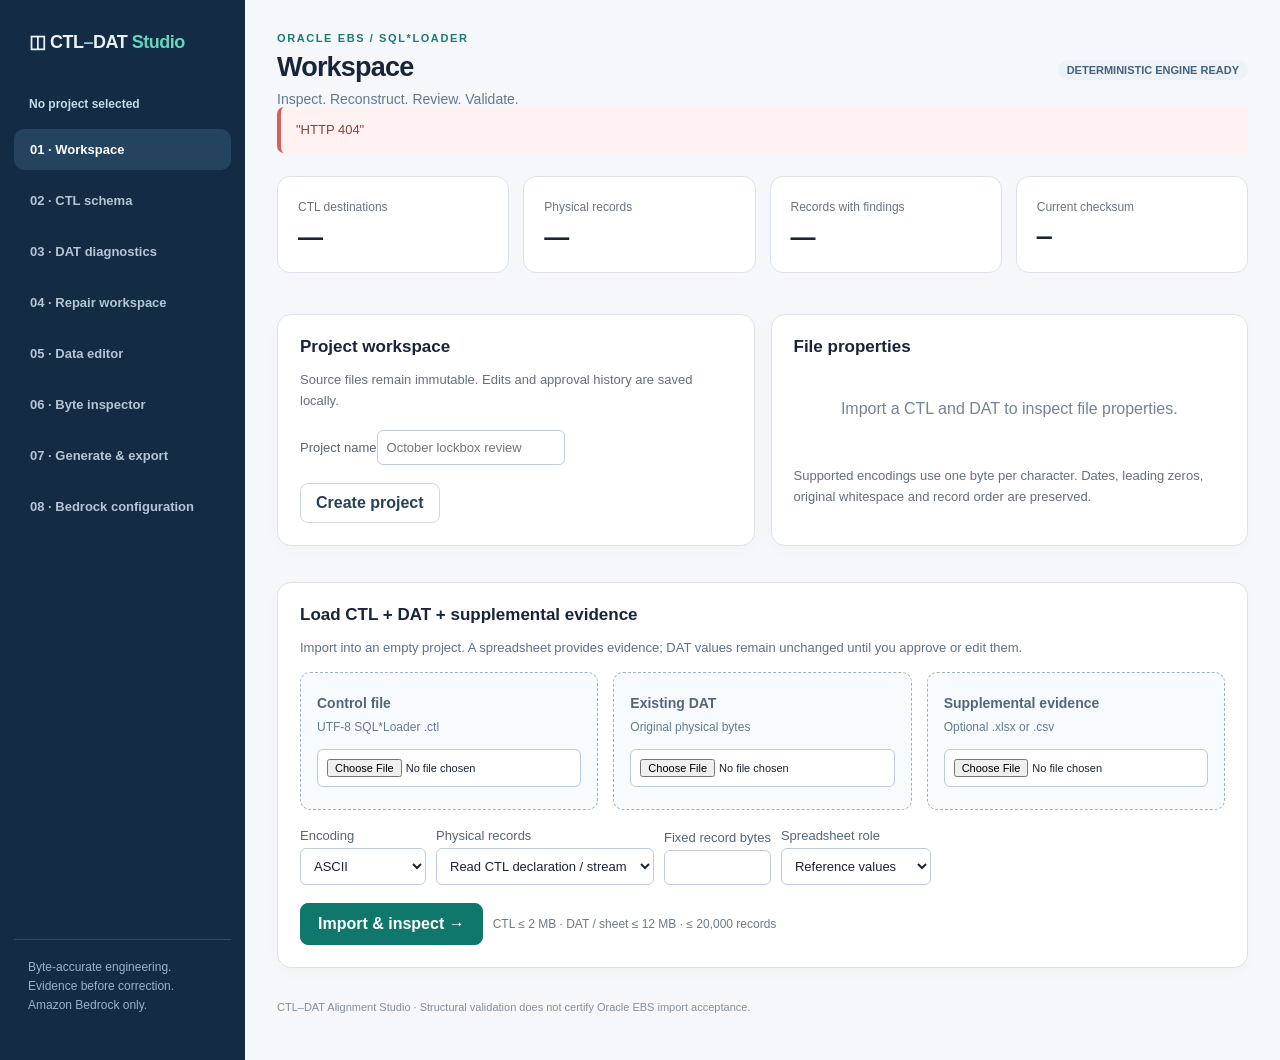
==== index.html @ 097c8ada "Build CTL-DAT Alignment Studio with Bedrock integration" ====
<!doctype html>
<html lang="en"><head><meta charset="utf-8"><meta name="viewport" content="width=device-width,initial-scale=1"><title>CTL–DAT Alignment Studio</title><link rel="stylesheet" href="/static/style.css"><script src="/static/app.js" defer></script></head>
<body><div class="shell"><aside class="sidebar"><div class="brand">◫ CTL<span>–</span>DAT <span>Studio</span></div><div class="projectName" id="projectName">No project selected</div>
<button class="nav active" data-page="workspace">01 · Workspace</button><button class="nav" data-page="schema">02 · CTL schema</button><button class="nav" data-page="diagnostics">03 · DAT diagnostics</button><button class="nav" data-page="repairs">04 · Repair workspace</button><button class="nav" data-page="editor">05 · Data editor</button><button class="nav" data-page="bytes">06 · Byte inspector</button><button class="nav" data-page="export">07 · Generate & export</button><button class="nav" data-page="bedrock">08 · Bedrock configuration</button>
<div class="tagline">Byte-accurate engineering.<br>Evidence before correction.<br>Amazon Bedrock only.</div></aside>
<main class="main"><div class="top"><div><div class="eyebrow">Oracle EBS / SQL*Loader</div><h1 id="pageTitle">Workspace</h1><div class="subtitle">Inspect. Reconstruct. Review. Validate.</div></div><span class="pill neutral" id="sessionBadge">DETERMINISTIC ENGINE READY</span></div>
<div id="notice" class="hidden alert toast" role="status" aria-live="polite"></div>
<div id="login" class="panel login hidden"><h2>Open your workspace</h2><p>Enter the workspace access token supplied by your administrator.</p><form id="loginForm"><label>Workspace access token<input type="password" id="accessToken" autocomplete="current-password" required></label><div class="btnrow"><button class="primary">Sign in</button></div></form></div>
<div id="application"><div class="stats"><div class="stat"><small>CTL destinations</small><strong id="sBranches">—</strong></div><div class="stat"><small>Physical records</small><strong id="sRecords">—</strong></div><div class="stat"><small>Records with findings</small><strong id="sIssues">—</strong></div><div class="stat"><small>Current checksum</small><strong id="sHash" class="mono">—</strong></div></div>
<section id="workspace" class="section active"><div class="two"><div class="panel"><h2>Project workspace</h2><p>Source files remain immutable. Edits and approval history are saved locally.</p><form id="createForm"><label>Project name<input id="newProject" placeholder="October lockbox review" maxlength="120" required></label><div class="btnrow"><button class="secondary">Create project</button></div></form><div id="projectList"></div></div><div class="panel"><h2>File properties</h2><div id="properties" class="empty">Import a CTL and DAT to inspect file properties.</div><p>Supported encodings use one byte per character. Dates, leading zeros, original whitespace and record order are preserved.</p></div></div>
<div class="panel"><h2>Load CTL + DAT + supplemental evidence</h2><p>Import into an empty project. A spreadsheet provides evidence; DAT values remain unchanged until you approve or edit them.</p><form id="uploadForm"><div class="fileinputs"><label class="uploadbox"><strong>Control file</strong><small>UTF-8 SQL*Loader .ctl</small><input type="file" name="ctl" required accept=".ctl,.txt"></label><label class="uploadbox"><strong>Existing DAT</strong><small>Original physical bytes</small><input type="file" name="dat" required accept=".dat,.txt"></label><label class="uploadbox"><strong>Supplemental evidence</strong><small>Optional .xlsx or .csv</small><input type="file" name="supplement" accept=".xlsx,.csv"></label></div>
<div class="toolbar btnrow"><label>Encoding<select name="encoding"><option value="ascii">ASCII</option><option value="latin1">ISO-8859-1</option><option value="cp1252">Windows-1252</option></select></label><label>Physical records<select name="record_format" id="recordFormat"><option value="auto">Read CTL declaration / stream</option><option value="stream">CR / LF stream records</option><option value="fixed">Fixed byte count</option></select></label><label>Fixed record bytes<input name="record_length" type="number" min="1" max="1000000" id="recordLength" disabled></label><label>Spreadsheet role<select name="role"><option value="reference_values">Reference values</option><option value="transaction_values">Transaction values</option><option value="field_specifications">Field specifications</option><option value="example_records">Example records</option></select></label></div><div class="btnrow"><button class="primary" id="uploadButton">Import & inspect →</button><span class="hint">CTL ≤ 2 MB · DAT / sheet ≤ 12 MB · ≤ 20,000 records</span></div><progress id="uploadProgress" value="0" max="100" class="hidden" aria-label="Upload progress"></progress></form></div></section>
<section id="schema" class="section"><div class="panel"><h2>Compiled CTL schema</h2><p>All applicable destinations are evaluated. Byte maps include unmapped intervals. SQL transformations remain visible metadata and block validated export.</p><div id="schemaContent" class="empty">Load a project to explore its schema.</div></div></section>
<section id="diagnostics" class="section"><div class="panel"><div class="flex"><h2>Record diagnostics</h2><button class="secondary" id="revalidate">Revalidate output</button></div><div id="diagnosticCounts"></div><div class="toolbar filterbar btnrow"><label>Search data / findings<input type="search" id="recordSearch" placeholder="Reference, value or issue"></label><label>Record type<input id="typeFilter" maxlength="20" size="8"></label><label>Status<select id="statusFilter"><option value="">All records</option><option value="valid">Valid</option><option value="needs_review">Needs review</option></select></label><label>Sort<select id="sortFilter"><option value="record">Record number</option><option value="length">Byte length</option><option value="record_type">Record type</option><option value="status">Status</option></select></label><button class="secondary" id="applyFilters">Apply filters</button></div><div class="scroller"><table><thead><tr><th>Record</th><th>Type</th><th>Bytes / layout</th><th>Destination matches</th><th>Classification</th></tr></thead><tbody id="recordList"></tbody></table></div><div class="btnrow"><button class="secondary" id="prevPage">← Previous page</button><span id="pageIndex"></span><button class="secondary" id="nextPage">Next page →</button></div></div><div class="panel"><div class="flex"><h2 id="recordTitle">Selected record</h2><button class="secondary" id="openEditor">Edit selected record →</button></div><div id="recordIssues"></div><div id="fieldSummary"></div></div></section>
<section id="repairs" class="section"><div class="panel"><div class="flex"><div><h2>Repair review</h2><p>Ranked hypotheses require approval. Scores describe evidence weights and are not probabilities.</p></div><button class="primary" id="analyze">Analyze deterministic repairs</button></div><details><summary>Scoring weights</summary><div id="weights" class="toolbar btnrow"></div></details><div class="btnrow"><button class="secondary" id="approveSelected">Approve selected</button><button class="secondary" id="rejectSelected">Reject selected</button><label><input type="checkbox" id="pendingOnly" checked> Pending proposals only</label></div><div id="repairList" class="empty">No analysis loaded.</div><div class="btnrow"><button class="secondary" id="repairPrev">← Previous proposals</button><span id="repairIndex"></span><button class="secondary" id="repairNext">Next proposals →</button></div></div>
<div class="panel"><h2>Bedrock reasoning</h2><p>Analyzes the selected record or schema. Customer values are masked unless you explicitly share the selected record's fields and matching evidence.</p><div class="toolbar"><label>Capability<select id="aiCapability"><option value="investigate">Corruption investigator</option><option value="recover">Evidence-backed recovery planner</option><option value="explain">Validation explainer</option><option value="schema">Schema intelligence</option><option value="mapping">Spreadsheet mapping intelligence</option></select></label><label class="check"><input type="checkbox" id="shareValues"> Share selected record values with Bedrock</label><button class="primary" id="runAI">Analyze with Bedrock</button></div><div id="aiResult"></div></div>
<div class="panel"><h2>Spreadsheet mapping & reconciliation</h2><p>Choose the fields that identify a transaction. Duplicate or missing keys cannot authorize a correction.</p><div id="sheetMapping"></div><div id="reconciliation"></div><div id="sheetPreview"></div></div></section>
<section id="editor" class="section"><div class="panel"><div class="flex"><div><h2>Spreadsheet data editor</h2><p>Enter / Tab commits a cell. Up/Down navigates rows; Ctrl+Left/Right navigates cells; Ctrl+Z/Shift+Z undoes/redoes; Escape restores the displayed value. Yellow cells differ from the source; purple marks pending suggestions.</p></div><div class="btnrow"><button class="secondary" id="undo">Undo</button><button class="secondary" id="redo">Redo</button></div></div><div class="toolbar filterbar"><label>Column search<input type="search" id="columnSearch" placeholder="CUSTOMER, AMOUNT…"></label><label>Record type<input id="gridType" size="5" maxlength="20"></label><label>Inspect layout<select id="layoutBranch"><option value="">Matched destinations</option></select></label><label>Padding<select id="editAlign"><option value="left">Pad on the right</option><option value="right">Pad on the left</option></select></label><button class="secondary" id="loadGrid">Filter grid</button><label>Bulk field<input id="bulkField" placeholder="BATCH_NAME" maxlength="128"></label><label>Value<input id="bulkValue" maxlength="10000"></label><button class="secondary" id="bulkEdit">Apply to selected rows</button></div><div class="scroller"><table class="grid-table"><thead id="gridHead"></thead><tbody id="gridBody"></tbody></table></div><div class="btnrow"><button class="secondary" id="gridPrev">← Previous</button><span id="gridIndex"></span><button class="secondary" id="gridNext">Next →</button></div><div class="validation-side" id="editorValidation"></div></div></section>
<section id="bytes" class="section"><div class="panel"><div class="flex"><div><h2>Physical byte inspector</h2><p>Spaces appear as dots; offsets are one-based. Highlighted bytes differ from the uploaded source.</p></div><div class="toolbar"><label>Record<input id="byteRecord" type="number" min="1" value="1" size="5"></label><button class="secondary" id="inspectByte">Inspect</button><label class="check"><input id="hexView" type="checkbox"> Hexadecimal</label></div></div><div id="byteMeta"></div><h3>Current record</h3><div class="inspector" id="byteCurrent"></div><h3>Original record</h3><div class="inspector" id="byteOriginal"></div><div id="byteFields"></div></div></section>
<section id="export" class="section"><div class="panel"><h2>Generate, verify & download</h2><p>Generation uses approved bytes and the deterministic serializer, then parses the output again. Structural validation covers the documented CTL subset.</p><div id="exportState"></div><div class="btnrow"><label id="draftOption" class="hidden"><input type="checkbox" id="draftExport"> Generate a clearly marked unvalidated draft</label><button class="primary" id="generate">Generate DAT</button><button class="secondary" id="downloadDat">Download generated DAT</button><button class="secondary" id="downloadOriginal">Download original bytes</button><button class="secondary" id="downloadReport">Validation report</button><button class="secondary" id="downloadAudit">Repair audit</button><button class="danger" id="reset">Revert all changes</button></div></div><div class="panel"><h2>Repair history</h2><div id="history" class="audit"></div></div></section>
<section id="bedrock" class="section"><div class="panel"><div class="flex"><h2>Amazon Bedrock configuration</h2><button class="primary" id="testBedrock">Test Bedrock connection</button></div><p>Authentication is configured on the backend. Connection testing uses a small synthetic request and verifies the configured model in its AWS Region.</p><div id="bedrockStatus"></div><div class="notice">Set AWS_BEARER_TOKEN_BEDROCK, AWS_REGION and BEDROCK_MODEL_ID in the server environment. Managed token files can rotate short-term credentials without restarting. The API key is never sent to this browser.</div></div></section>
<div class="footer">CTL–DAT Alignment Studio · Structural validation does not certify Oracle EBS import acceptance.</div></div></main></div><dialog id="confirmDialog" aria-labelledby="confirmHeading"><form method="dialog"><h2 id="confirmHeading">Review and confirm</h2><p id="confirmMessage"></p><div class="btnrow"><button class="secondary" value="cancel" autofocus>Cancel</button><button class="primary" value="confirm">Confirm action</button></div></form></dialog></body></html>
---- static/style.css ----
:root{font-family:Inter,-apple-system,BlinkMacSystemFont,"Segoe UI",sans-serif;color:#17243a;background:#f5f7fa;--navy:#142b46;--teal:#10776d;--sub:#607085;--border:#dce3ed}*{box-sizing:border-box}body{margin:0}button,input,select{font:inherit}button{cursor:pointer}.shell{display:grid;grid-template-columns:245px minmax(0,1fr);min-height:100vh}.sidebar{background:#132b43;color:#eaf2f7;padding:26px 14px;display:flex;flex-direction:column;gap:10px}.brand{padding:5px 15px 26px;font-size:18px;font-weight:750;letter-spacing:-.5px}.brand span{color:#66d3c0}.nav{display:flex;align-items:center;text-align:left;width:100%;padding:13px 16px;background:transparent;border:0;color:#b4c6d5;border-radius:10px;font-weight:600;font-size:14px}.nav.active{background:#24435e;color:white}.nav:hover{color:white}.tagline{margin-top:auto;padding:18px 14px;border-top:1px solid #344d64;color:#98b4c8;font-size:12px;line-height:1.6}.main{padding:32px;max-width:1500px;width:100%;margin:0 auto}.top{display:flex;justify-content:space-between;align-items:center;gap:20px}.eyebrow{text-transform:uppercase;letter-spacing:1.6px;color:#187c74;font-size:11px;font-weight:800}.top h1{font-size:27px;letter-spacing:-.8px;margin:8px 0}.subtitle{color:#65778d;font-size:14px}.panel{background:white;border:1px solid var(--border);border-radius:14px;box-shadow:0 4px 15px rgba(19,43,67,.025);padding:22px;margin:18px 0}.panel h2{font-size:17px;margin:0 0 8px}.panel p{color:var(--sub);font-size:13px;line-height:1.6}.stats{display:grid;grid-template-columns:repeat(4,1fr);gap:14px;margin:23px 0}.stat{background:#fff;border:1px solid var(--border);padding:20px;border-radius:13px}.stat small{color:#66758a;font-size:12px}.stat strong{display:block;margin-top:8px;font-size:25px;letter-spacing:-.6px}.fileinputs{display:grid;grid-template-columns:repeat(3,1fr);gap:15px}.uploadbox{display:block;border:1px dashed #9eb1c5;background:#f8fbfd;padding:22px 16px;border-radius:10px;cursor:pointer;min-height:122px}.uploadbox strong{display:block;font-size:14px;margin-bottom:8px}.uploadbox small{font-size:12px;color:#687a8e}.uploadbox input{margin-top:15px;width:100%;font-size:11px}button.primary{background:#10776d;color:white;border:1px solid #10776d;border-radius:8px;padding:11px 17px;font-weight:650}button.secondary{background:white;color:#28405a;border:1px solid #ced8e2;border-radius:8px;padding:10px 15px;font-weight:600}button.danger{background:#fff5f3;color:#b64b42;border:1px solid #f4c8bf;border-radius:8px;padding:10px 15px}.btnrow{display:flex;align-items:center;gap:10px;flex-wrap:wrap;margin-top:18px}.hint{font-size:12px;color:#697d8b}.alert{border-left:4px solid #d49b35;background:#fff9ed;border-radius:7px;padding:13px 15px;font-size:13px;line-height:1.55;color:#715117}.alert.error{border-left-color:#d56258;background:#fff2f0;color:#953c38}.alert.success{border-left-color:#12a07d;background:#ebfaf5;color:#16755d}.hidden{display:none!important}.grid-two{display:grid;grid-template-columns:1.4fr 1fr;gap:16px}.scroller{overflow:auto;max-height:550px;border:1px solid #e1e7ee;border-radius:9px}table{width:100%;border-collapse:collapse;min-width:600px;text-align:left}th{position:sticky;top:0;background:#f7f9fb;color:#697b8f;text-transform:uppercase;font-size:10px;letter-spacing:.6px;padding:13px 14px;white-space:nowrap}td{padding:12px 14px;border-top:1px solid #ebeff4;color:#2a3c53;font-size:13px}tr.selected td{background:#edf7f5}tr.clickable{cursor:pointer}tr.clickable:hover td{background:#f1f8f8}.pill{display:inline-flex;border-radius:100px;padding:4px 9px;font-size:11px;font-weight:700}.pill.good{background:#e7f8f0;color:#0b7657}.pill.bad{background:#fff0e8;color:#9a5130}.pill.neutral{background:#edf2f8;color:#45627d}.recordhead{display:flex;align-items:center;justify-content:space-between;gap:16px;flex-wrap:wrap}.editbox{width:100%;padding:9px;border-radius:7px;border:1px solid #cad6e2;background:white;font-family:ui-monospace,SFMono-Regular,Menlo,monospace;font-size:12px}.compact{padding:7px 10px;font-size:12px}.muted{color:#718399}.mono{font-family:ui-monospace,SFMono-Regular,Menlo,Consolas,monospace;font-size:12px}.raw{white-space:pre-wrap;overflow-wrap:anywhere;background:#10263c;color:#d8f2ea;border-radius:9px;padding:17px;line-height:1.9;max-height:210px;overflow:auto;font-size:12px;letter-spacing:.2px}.issue{padding:11px 13px;border:1px solid #f2dec1;background:#fffbf4;border-radius:8px;margin:8px 0;font-size:13px;color:#754d22}.fieldname{font-weight:700}.section{display:none}.section.active{display:block}.recordtools{display:flex;gap:9px;align-items:center}.value-header{font-size:12px;color:#697d8d;margin:8px 0}.notice{font-size:12px;color:#6c7a89;background:#f2f6f8;border-radius:8px;padding:13px}.footer{padding:15px 0;color:#8190a0;font-size:11px}.edit-row{display:grid;grid-template-columns:1.2fr 120px 1fr 130px 105px;gap:10px;align-items:center;padding:12px;border-bottom:1px solid #ecf0f3}.edit-head{color:#7c8b9a;font-size:11px;letter-spacing:.4px;text-transform:uppercase;background:#f8fafc;font-weight:bold}.fields{overflow:auto}.value-box{font-family:ui-monospace,monospace;font-size:12px;overflow:hidden;white-space:nowrap;text-overflow:ellipsis}.flex{display:flex;justify-content:space-between;gap:12px;align-items:center;flex-wrap:wrap}.smallcaption{color:#647788;font-size:12px}.section-heading{display:flex;align-items:center;gap:8px;justify-content:space-between}.icon{color:#188a80}.line{height:1px;background:#edf0f3;margin:20px 0}
@media(max-width:1050px){.shell{grid-template-columns:1fr}.sidebar{flex-direction:row;flex-wrap:wrap;align-items:center;padding:12px}.brand{padding:10px}.nav{width:auto;padding:8px}.tagline{display:none}.main{padding:18px}.stats{grid-template-columns:repeat(2,1fr)}.fileinputs,.grid-two{grid-template-columns:1fr}.edit-row{grid-template-columns:1fr 100px 1fr 80px}}@media(max-width:650px){.edit-row{min-width:690px}.stats{grid-template-columns:repeat(2,1fr)}.top{display:block}}
:root{--teal:#086a60}button:disabled{opacity:.45;cursor:default}button:focus-visible,input:focus-visible,select:focus-visible,textarea:focus-visible{outline:3px solid #37b9a4;outline-offset:2px}input,select,textarea{padding:9px;border:1px solid #bdccda;border-radius:6px;background:#fff;max-width:100%;color:#17243a}label{font-size:13px;display:block;color:#53667b}label input,label select{margin-top:5px}progress{width:100%;height:6px;accent-color:var(--teal)}.toolbar{display:flex;gap:10px;flex-wrap:wrap;align-items:end}.toolbar label{display:flex;flex-direction:column}.toolbar label.check{flex-direction:row;align-items:center;gap:6px;padding:10px}.toolbar input[type=search]{min-width:200px}.two{display:grid;grid-template-columns:1fr 1fr;gap:16px}.byte-map{display:flex;gap:2px;overflow:auto;padding:10px 0}.byte-map button{border:0;background:#e7f4f1;color:#145e56;padding:12px 8px;min-width:60px;font-size:11px;border-radius:4px;flex-grow:1}.byte-map .gap{background:#f3f0e8;color:#8a6531}.grid-table td{padding:4px;white-space:nowrap}.grid-table input{width:150px;border:0;font-family:monospace;font-size:12px;padding:9px}.grid-table .frozen{position:sticky;left:0;z-index:2;background:#f7f9fb;min-width:65px}.grid-table th.frozen{z-index:4}.grid-table td.modified input{background:#fff3c7}.grid-table td.suggested{box-shadow:inset 0 -3px #9066cc}.grid-table td.invalid input{outline:1px solid #c65f56}.grid-table input.dirty{background:#e0f5ed}.grid-table td.readonly{background:#f2f5f8}.small{font-size:12px}.empty{padding:35px;color:#728499;text-align:center}.byte-row{display:grid;grid-template-columns:65px 1fr;gap:12px;font-family:monospace;font-size:12px;white-space:pre;padding:3px}.byte-row .changed{background:#654e11;color:#fff0ac}.inspector{background:#10263c;color:#def0ef;padding:14px;overflow:auto;max-height:480px;border-radius:9px}.byte-char{display:inline-block;min-width:1ch}.byte-char.changed{background:#8c6323;color:white}.byte-char[data-field]{border-bottom:2px solid #61bea7}.proposal{border-left:4px solid #21877d}.proposal.ai{border-left-color:#8064c1}.proposal h3{font-size:15px}.proposal details{margin-top:14px}.proposal pre{white-space:pre-wrap;overflow-wrap:anywhere;max-height:200px;overflow:auto;background:#f4f7fa;padding:12px;font-size:12px}.score-bars{display:flex;gap:7px;flex-wrap:wrap;font-size:11px}.score-bars span{background:#edf3f8;padding:5px 8px;border-radius:5px}.project-item{display:flex;align-items:center;justify-content:space-between;gap:10px;padding:12px;border-bottom:1px solid #e9eef3}.project-item button:first-child{text-align:left;flex:1}.state-label{font-size:12px;font-weight:700;color:#557087}.nav{font-size:13px}.field-rule{font-size:11px;color:#697d8d;max-width:350px;overflow-wrap:anywhere}.mapping-row{display:grid;grid-template-columns:1fr 1fr 70px;gap:12px;align-items:center;margin:9px 0}.mapping-row label{display:flex;align-items:center;gap:8px}.report-line{padding:8px 0;border-bottom:1px solid #edf2f6}.filterbar{margin-bottom:14px}.badge-ai{background:#f0ebfa;color:#7552a7}.space{height:12px}.login{max-width:460px;margin:60px auto}.validation-side{background:#f8fafb;padding:13px;border:1px solid #dce4ec;border-radius:8px;max-height:230px;overflow:auto}.selected-byte{background:#176554}.audit{max-height:350px;overflow:auto}.toast{position:sticky;top:8px;z-index:9}code{overflow-wrap:anywhere}pre{overflow:auto}h3{font-size:15px}a{color:#08796c}input[type=checkbox]{accent-color:var(--teal)}.grid-table th{max-width:200px;white-space:normal}.nav-current{background:#24435e}.projectName{font-size:12px;font-weight:600;color:#c5dbeb;padding:8px 15px;overflow-wrap:anywhere}@media(max-width:900px){.two{grid-template-columns:1fr}.toolbar{align-items:stretch}.sidebar{position:static}.mapping-row{grid-template-columns:1fr 1fr 65px}}
dialog{border:1px solid #c4d4df;border-radius:14px;padding:28px;max-width:480px;box-shadow:0 12px 60px #10263c44;color:#17243a}dialog::backdrop{background:#10263c77}dialog h2{font-size:19px}dialog p{font-size:14px;line-height:1.65;color:#53667b}dialog .btnrow{justify-content:flex-end}
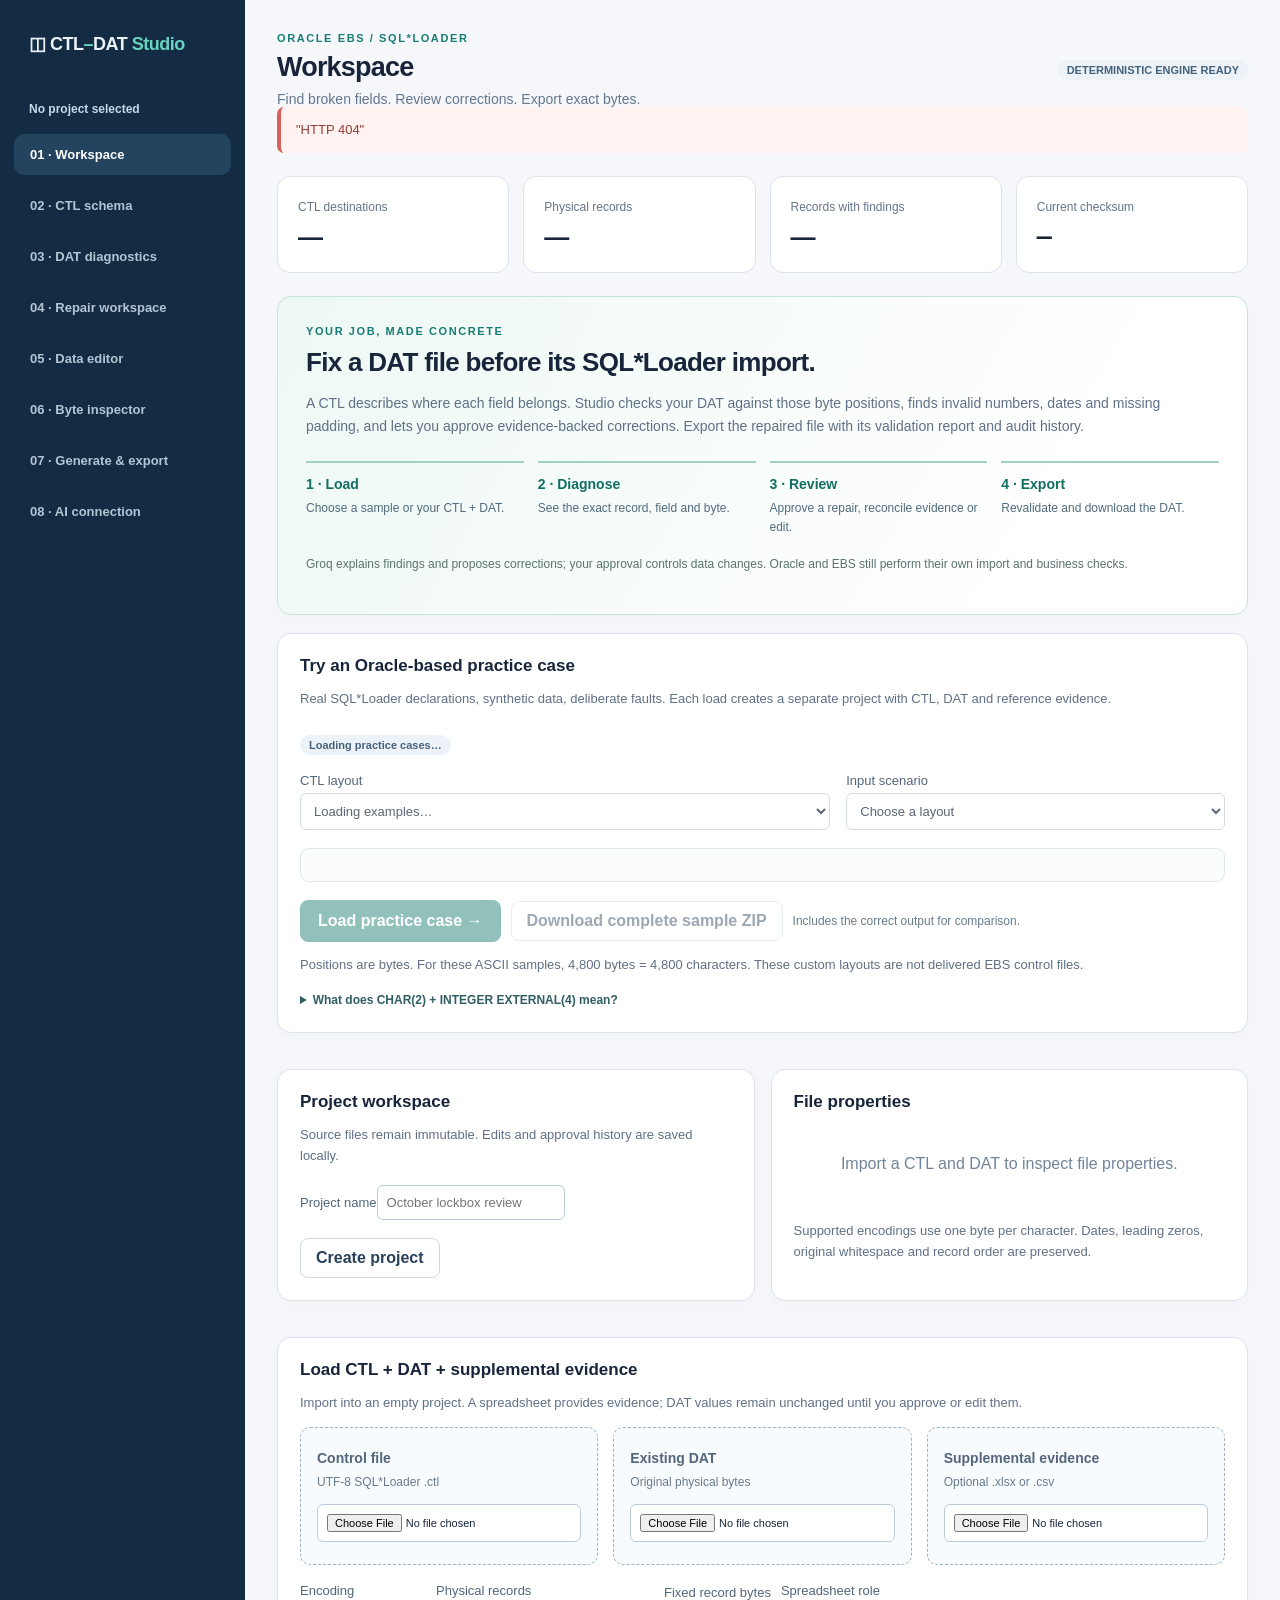
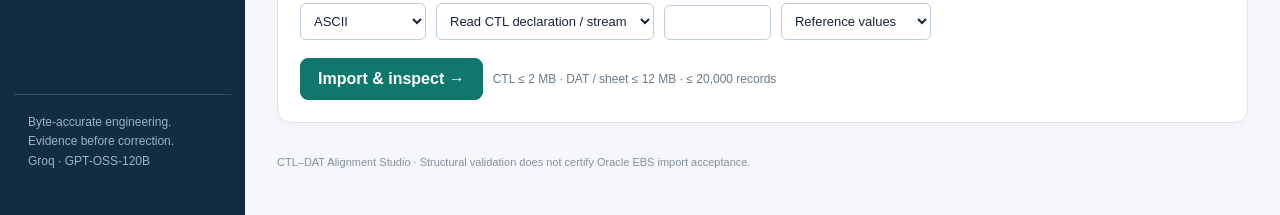
==== commit edd24582: "Add Groq GPT-OSS reviews and Oracle practice datasets" ====
--- a/index.html
+++ b/index.html
@@ -1,22 +1,26 @@
 <!doctype html>
 <html lang="en"><head><meta charset="utf-8"><meta name="viewport" content="width=device-width,initial-scale=1"><title>CTL–DAT Alignment Studio</title><link rel="stylesheet" href="/static/style.css"><script src="/static/app.js" defer></script></head>
 <body><div class="shell"><aside class="sidebar"><div class="brand">◫ CTL<span>–</span>DAT <span>Studio</span></div><div class="projectName" id="projectName">No project selected</div>
-<button class="nav active" data-page="workspace">01 · Workspace</button><button class="nav" data-page="schema">02 · CTL schema</button><button class="nav" data-page="diagnostics">03 · DAT diagnostics</button><button class="nav" data-page="repairs">04 · Repair workspace</button><button class="nav" data-page="editor">05 · Data editor</button><button class="nav" data-page="bytes">06 · Byte inspector</button><button class="nav" data-page="export">07 · Generate & export</button><button class="nav" data-page="bedrock">08 · Bedrock configuration</button>
-<div class="tagline">Byte-accurate engineering.<br>Evidence before correction.<br>Amazon Bedrock only.</div></aside>
-<main class="main"><div class="top"><div><div class="eyebrow">Oracle EBS / SQL*Loader</div><h1 id="pageTitle">Workspace</h1><div class="subtitle">Inspect. Reconstruct. Review. Validate.</div></div><span class="pill neutral" id="sessionBadge">DETERMINISTIC ENGINE READY</span></div>
+<button class="nav active" data-page="workspace">01 · Workspace</button><button class="nav" data-page="schema">02 · CTL schema</button><button class="nav" data-page="diagnostics">03 · DAT diagnostics</button><button class="nav" data-page="repairs">04 · Repair workspace</button><button class="nav" data-page="editor">05 · Data editor</button><button class="nav" data-page="bytes">06 · Byte inspector</button><button class="nav" data-page="export">07 · Generate & export</button><button class="nav" data-page="ai">08 · AI connection</button>
+<div class="tagline">Byte-accurate engineering.<br>Evidence before correction.<br>Groq · GPT-OSS-120B</div></aside>
+<main class="main"><div class="top"><div><div class="eyebrow">Oracle EBS / SQL*Loader</div><h1 id="pageTitle">Workspace</h1><div class="subtitle">Find broken fields. Review corrections. Export exact bytes.</div></div><span class="pill neutral" id="sessionBadge">DETERMINISTIC ENGINE READY</span></div>
 <div id="notice" class="hidden alert toast" role="status" aria-live="polite"></div>
 <div id="login" class="panel login hidden"><h2>Open your workspace</h2><p>Enter the workspace access token supplied by your administrator.</p><form id="loginForm"><label>Workspace access token<input type="password" id="accessToken" autocomplete="current-password" required></label><div class="btnrow"><button class="primary">Sign in</button></div></form></div>
 <div id="application"><div class="stats"><div class="stat"><small>CTL destinations</small><strong id="sBranches">—</strong></div><div class="stat"><small>Physical records</small><strong id="sRecords">—</strong></div><div class="stat"><small>Records with findings</small><strong id="sIssues">—</strong></div><div class="stat"><small>Current checksum</small><strong id="sHash" class="mono">—</strong></div></div>
-<section id="workspace" class="section active"><div class="two"><div class="panel"><h2>Project workspace</h2><p>Source files remain immutable. Edits and approval history are saved locally.</p><form id="createForm"><label>Project name<input id="newProject" placeholder="October lockbox review" maxlength="120" required></label><div class="btnrow"><button class="secondary">Create project</button></div></form><div id="projectList"></div></div><div class="panel"><h2>File properties</h2><div id="properties" class="empty">Import a CTL and DAT to inspect file properties.</div><p>Supported encodings use one byte per character. Dates, leading zeros, original whitespace and record order are preserved.</p></div></div>
+<div id="activeExercise" class="exercise panel hidden" aria-live="polite"></div>
+<section id="workspace" class="section active">
+<div class="mission panel"><div class="eyebrow">Your job, made concrete</div><h2>Fix a DAT file before its SQL*Loader import.</h2><p>A CTL describes where each field belongs. Studio checks your DAT against those byte positions, finds invalid numbers, dates and missing padding, and lets you approve evidence-backed corrections. Export the repaired file with its validation report and audit history.</p><ol class="workflow"><li><strong>1 · Load</strong><span>Choose a sample or your CTL + DAT.</span></li><li><strong>2 · Diagnose</strong><span>See the exact record, field and byte.</span></li><li><strong>3 · Review</strong><span>Approve a repair, reconcile evidence or edit.</span></li><li><strong>4 · Export</strong><span>Revalidate and download the DAT.</span></li></ol><p class="mission-scope">Groq explains findings and proposes corrections; your approval controls data changes. Oracle and EBS still perform their own import and business checks.</p></div>
+<div class="panel sample-panel"><div class="flex"><div><h2>Try an Oracle-based practice case</h2><p>Real SQL*Loader declarations, synthetic data, deliberate faults. Each load creates a separate project with CTL, DAT and reference evidence.</p></div><span class="pill neutral" id="sampleCount">Loading practice cases…</span></div><form id="sampleForm"><div class="sample-controls"><label>CTL layout<select id="sampleSelect" disabled aria-describedby="sampleDescription"><option>Loading examples…</option></select></label><label>Input scenario<select id="sampleVariant" disabled><option>Choose a layout</option></select></label></div><div id="sampleDescription" class="sample-description" aria-live="polite"></div><div class="btnrow"><button class="primary" id="loadSample" disabled>Load practice case →</button><button class="secondary" type="button" id="downloadSample" disabled>Download complete sample ZIP</button><span class="hint">Includes the correct output for comparison.</span></div></form><p class="small">Positions are bytes. For these ASCII samples, 4,800 bytes = 4,800 characters. These custom layouts are not delivered EBS control files.</p><details><summary>What does CHAR(2) + INTEGER EXTERNAL(4) mean?</summary><p>Two text bytes followed by four bytes of decimal text, such as <code>AB0042</code>. The six-byte practice case shows this layout. Oracle’s <code>INTEGER(4)</code> means a binary integer; it is a different format, included as an unsupported example.</p><a href="https://docs.oracle.com/en/database/oracle/oracle-database/19/sutil/oracle-sql-loader-field-list-contents.html" target="_blank" rel="noopener noreferrer">Oracle SQL*Loader field and datatype reference ↗</a></details></div>
+<div class="two"><div class="panel"><h2>Project workspace</h2><p>Source files remain immutable. Edits and approval history are saved locally.</p><form id="createForm"><label>Project name<input id="newProject" placeholder="October lockbox review" maxlength="120" required></label><div class="btnrow"><button class="secondary">Create project</button></div></form><div id="projectList"></div></div><div class="panel"><h2>File properties</h2><div id="properties" class="empty">Import a CTL and DAT to inspect file properties.</div><p>Supported encodings use one byte per character. Dates, leading zeros, original whitespace and record order are preserved.</p></div></div>
 <div class="panel"><h2>Load CTL + DAT + supplemental evidence</h2><p>Import into an empty project. A spreadsheet provides evidence; DAT values remain unchanged until you approve or edit them.</p><form id="uploadForm"><div class="fileinputs"><label class="uploadbox"><strong>Control file</strong><small>UTF-8 SQL*Loader .ctl</small><input type="file" name="ctl" required accept=".ctl,.txt"></label><label class="uploadbox"><strong>Existing DAT</strong><small>Original physical bytes</small><input type="file" name="dat" required accept=".dat,.txt"></label><label class="uploadbox"><strong>Supplemental evidence</strong><small>Optional .xlsx or .csv</small><input type="file" name="supplement" accept=".xlsx,.csv"></label></div>
 <div class="toolbar btnrow"><label>Encoding<select name="encoding"><option value="ascii">ASCII</option><option value="latin1">ISO-8859-1</option><option value="cp1252">Windows-1252</option></select></label><label>Physical records<select name="record_format" id="recordFormat"><option value="auto">Read CTL declaration / stream</option><option value="stream">CR / LF stream records</option><option value="fixed">Fixed byte count</option></select></label><label>Fixed record bytes<input name="record_length" type="number" min="1" max="1000000" id="recordLength" disabled></label><label>Spreadsheet role<select name="role"><option value="reference_values">Reference values</option><option value="transaction_values">Transaction values</option><option value="field_specifications">Field specifications</option><option value="example_records">Example records</option></select></label></div><div class="btnrow"><button class="primary" id="uploadButton">Import & inspect →</button><span class="hint">CTL ≤ 2 MB · DAT / sheet ≤ 12 MB · ≤ 20,000 records</span></div><progress id="uploadProgress" value="0" max="100" class="hidden" aria-label="Upload progress"></progress></form></div></section>
 <section id="schema" class="section"><div class="panel"><h2>Compiled CTL schema</h2><p>All applicable destinations are evaluated. Byte maps include unmapped intervals. SQL transformations remain visible metadata and block validated export.</p><div id="schemaContent" class="empty">Load a project to explore its schema.</div></div></section>
 <section id="diagnostics" class="section"><div class="panel"><div class="flex"><h2>Record diagnostics</h2><button class="secondary" id="revalidate">Revalidate output</button></div><div id="diagnosticCounts"></div><div class="toolbar filterbar btnrow"><label>Search data / findings<input type="search" id="recordSearch" placeholder="Reference, value or issue"></label><label>Record type<input id="typeFilter" maxlength="20" size="8"></label><label>Status<select id="statusFilter"><option value="">All records</option><option value="valid">Valid</option><option value="needs_review">Needs review</option></select></label><label>Sort<select id="sortFilter"><option value="record">Record number</option><option value="length">Byte length</option><option value="record_type">Record type</option><option value="status">Status</option></select></label><button class="secondary" id="applyFilters">Apply filters</button></div><div class="scroller"><table><thead><tr><th>Record</th><th>Type</th><th>Bytes / layout</th><th>Destination matches</th><th>Classification</th></tr></thead><tbody id="recordList"></tbody></table></div><div class="btnrow"><button class="secondary" id="prevPage">← Previous page</button><span id="pageIndex"></span><button class="secondary" id="nextPage">Next page →</button></div></div><div class="panel"><div class="flex"><h2 id="recordTitle">Selected record</h2><button class="secondary" id="openEditor">Edit selected record →</button></div><div id="recordIssues"></div><div id="fieldSummary"></div></div></section>
 <section id="repairs" class="section"><div class="panel"><div class="flex"><div><h2>Repair review</h2><p>Ranked hypotheses require approval. Scores describe evidence weights and are not probabilities.</p></div><button class="primary" id="analyze">Analyze deterministic repairs</button></div><details><summary>Scoring weights</summary><div id="weights" class="toolbar btnrow"></div></details><div class="btnrow"><button class="secondary" id="approveSelected">Approve selected</button><button class="secondary" id="rejectSelected">Reject selected</button><label><input type="checkbox" id="pendingOnly" checked> Pending proposals only</label></div><div id="repairList" class="empty">No analysis loaded.</div><div class="btnrow"><button class="secondary" id="repairPrev">← Previous proposals</button><span id="repairIndex"></span><button class="secondary" id="repairNext">Next proposals →</button></div></div>
-<div class="panel"><h2>Bedrock reasoning</h2><p>Analyzes the selected record or schema. Customer values are masked unless you explicitly share the selected record's fields and matching evidence.</p><div class="toolbar"><label>Capability<select id="aiCapability"><option value="investigate">Corruption investigator</option><option value="recover">Evidence-backed recovery planner</option><option value="explain">Validation explainer</option><option value="schema">Schema intelligence</option><option value="mapping">Spreadsheet mapping intelligence</option></select></label><label class="check"><input type="checkbox" id="shareValues"> Share selected record values with Bedrock</label><button class="primary" id="runAI">Analyze with Bedrock</button></div><div id="aiResult"></div></div>
+<div class="panel"><h2>AI investigation</h2><div id="aiReviewStatus" class="notice">Checking the configured AI provider…</div><p>Analyzes the selected record or schema. Customer values are masked unless you explicitly share the selected record's fields and matching evidence.</p><div class="toolbar"><label>Capability<select id="aiCapability"><option value="investigate">Corruption investigator</option><option value="recover">Evidence-backed recovery planner</option><option value="explain">Validation explainer</option><option value="schema">Schema intelligence</option><option value="mapping">Spreadsheet mapping intelligence</option></select></label><label class="check"><input type="checkbox" id="shareValues"> Share selected record values with the configured AI provider</label><button class="primary" id="runAI">Ask AI to investigate</button></div><div id="aiResult"></div></div>
 <div class="panel"><h2>Spreadsheet mapping & reconciliation</h2><p>Choose the fields that identify a transaction. Duplicate or missing keys cannot authorize a correction.</p><div id="sheetMapping"></div><div id="reconciliation"></div><div id="sheetPreview"></div></div></section>
 <section id="editor" class="section"><div class="panel"><div class="flex"><div><h2>Spreadsheet data editor</h2><p>Enter / Tab commits a cell. Up/Down navigates rows; Ctrl+Left/Right navigates cells; Ctrl+Z/Shift+Z undoes/redoes; Escape restores the displayed value. Yellow cells differ from the source; purple marks pending suggestions.</p></div><div class="btnrow"><button class="secondary" id="undo">Undo</button><button class="secondary" id="redo">Redo</button></div></div><div class="toolbar filterbar"><label>Column search<input type="search" id="columnSearch" placeholder="CUSTOMER, AMOUNT…"></label><label>Record type<input id="gridType" size="5" maxlength="20"></label><label>Inspect layout<select id="layoutBranch"><option value="">Matched destinations</option></select></label><label>Padding<select id="editAlign"><option value="left">Pad on the right</option><option value="right">Pad on the left</option></select></label><button class="secondary" id="loadGrid">Filter grid</button><label>Bulk field<input id="bulkField" placeholder="BATCH_NAME" maxlength="128"></label><label>Value<input id="bulkValue" maxlength="10000"></label><button class="secondary" id="bulkEdit">Apply to selected rows</button></div><div class="scroller"><table class="grid-table"><thead id="gridHead"></thead><tbody id="gridBody"></tbody></table></div><div class="btnrow"><button class="secondary" id="gridPrev">← Previous</button><span id="gridIndex"></span><button class="secondary" id="gridNext">Next →</button></div><div class="validation-side" id="editorValidation"></div></div></section>
 <section id="bytes" class="section"><div class="panel"><div class="flex"><div><h2>Physical byte inspector</h2><p>Spaces appear as dots; offsets are one-based. Highlighted bytes differ from the uploaded source.</p></div><div class="toolbar"><label>Record<input id="byteRecord" type="number" min="1" value="1" size="5"></label><button class="secondary" id="inspectByte">Inspect</button><label class="check"><input id="hexView" type="checkbox"> Hexadecimal</label></div></div><div id="byteMeta"></div><h3>Current record</h3><div class="inspector" id="byteCurrent"></div><h3>Original record</h3><div class="inspector" id="byteOriginal"></div><div id="byteFields"></div></div></section>
 <section id="export" class="section"><div class="panel"><h2>Generate, verify & download</h2><p>Generation uses approved bytes and the deterministic serializer, then parses the output again. Structural validation covers the documented CTL subset.</p><div id="exportState"></div><div class="btnrow"><label id="draftOption" class="hidden"><input type="checkbox" id="draftExport"> Generate a clearly marked unvalidated draft</label><button class="primary" id="generate">Generate DAT</button><button class="secondary" id="downloadDat">Download generated DAT</button><button class="secondary" id="downloadOriginal">Download original bytes</button><button class="secondary" id="downloadReport">Validation report</button><button class="secondary" id="downloadAudit">Repair audit</button><button class="danger" id="reset">Revert all changes</button></div></div><div class="panel"><h2>Repair history</h2><div id="history" class="audit"></div></div></section>
-<section id="bedrock" class="section"><div class="panel"><div class="flex"><h2>Amazon Bedrock configuration</h2><button class="primary" id="testBedrock">Test Bedrock connection</button></div><p>Authentication is configured on the backend. Connection testing uses a small synthetic request and verifies the configured model in its AWS Region.</p><div id="bedrockStatus"></div><div class="notice">Set AWS_BEARER_TOKEN_BEDROCK, AWS_REGION and BEDROCK_MODEL_ID in the server environment. Managed token files can rotate short-term credentials without restarting. The API key is never sent to this browser.</div></div></section>
+<section id="ai" class="section"><div class="panel"><div class="flex"><h2>AI provider & model</h2><button class="primary" id="testAI">Test AI connection</button></div><p>Groq with openai/gpt-oss-120b is the default. Connection testing sends a small synthetic request to the selected provider. It does not share project data.</p><div id="aiStatus" aria-live="polite">Loading connection status…</div><div class="notice">The server manages the API key and provider selection. Credentials stay on the server. An administrator can also select Amazon Bedrock. Manual editing and structural validation are available independently.</div></div></section>
 <div class="footer">CTL–DAT Alignment Studio · Structural validation does not certify Oracle EBS import acceptance.</div></div></main></div><dialog id="confirmDialog" aria-labelledby="confirmHeading"><form method="dialog"><h2 id="confirmHeading">Review and confirm</h2><p id="confirmMessage"></p><div class="btnrow"><button class="secondary" value="cancel" autofocus>Cancel</button><button class="primary" value="confirm">Confirm action</button></div></form></dialog></body></html>
--- a/static/style.css
+++ b/static/style.css
@@ -3,3 +3,4 @@
 @media(max-width:1050px){.shell{grid-template-columns:1fr}.sidebar{flex-direction:row;flex-wrap:wrap;align-items:center;padding:12px}.brand{padding:10px}.nav{width:auto;padding:8px}.tagline{display:none}.main{padding:18px}.stats{grid-template-columns:repeat(2,1fr)}.fileinputs,.grid-two{grid-template-columns:1fr}.edit-row{grid-template-columns:1fr 100px 1fr 80px}}@media(max-width:650px){.edit-row{min-width:690px}.stats{grid-template-columns:repeat(2,1fr)}.top{display:block}}
 :root{--teal:#086a60}button:disabled{opacity:.45;cursor:default}button:focus-visible,input:focus-visible,select:focus-visible,textarea:focus-visible{outline:3px solid #37b9a4;outline-offset:2px}input,select,textarea{padding:9px;border:1px solid #bdccda;border-radius:6px;background:#fff;max-width:100%;color:#17243a}label{font-size:13px;display:block;color:#53667b}label input,label select{margin-top:5px}progress{width:100%;height:6px;accent-color:var(--teal)}.toolbar{display:flex;gap:10px;flex-wrap:wrap;align-items:end}.toolbar label{display:flex;flex-direction:column}.toolbar label.check{flex-direction:row;align-items:center;gap:6px;padding:10px}.toolbar input[type=search]{min-width:200px}.two{display:grid;grid-template-columns:1fr 1fr;gap:16px}.byte-map{display:flex;gap:2px;overflow:auto;padding:10px 0}.byte-map button{border:0;background:#e7f4f1;color:#145e56;padding:12px 8px;min-width:60px;font-size:11px;border-radius:4px;flex-grow:1}.byte-map .gap{background:#f3f0e8;color:#8a6531}.grid-table td{padding:4px;white-space:nowrap}.grid-table input{width:150px;border:0;font-family:monospace;font-size:12px;padding:9px}.grid-table .frozen{position:sticky;left:0;z-index:2;background:#f7f9fb;min-width:65px}.grid-table th.frozen{z-index:4}.grid-table td.modified input{background:#fff3c7}.grid-table td.suggested{box-shadow:inset 0 -3px #9066cc}.grid-table td.invalid input{outline:1px solid #c65f56}.grid-table input.dirty{background:#e0f5ed}.grid-table td.readonly{background:#f2f5f8}.small{font-size:12px}.empty{padding:35px;color:#728499;text-align:center}.byte-row{display:grid;grid-template-columns:65px 1fr;gap:12px;font-family:monospace;font-size:12px;white-space:pre;padding:3px}.byte-row .changed{background:#654e11;color:#fff0ac}.inspector{background:#10263c;color:#def0ef;padding:14px;overflow:auto;max-height:480px;border-radius:9px}.byte-char{display:inline-block;min-width:1ch}.byte-char.changed{background:#8c6323;color:white}.byte-char[data-field]{border-bottom:2px solid #61bea7}.proposal{border-left:4px solid #21877d}.proposal.ai{border-left-color:#8064c1}.proposal h3{font-size:15px}.proposal details{margin-top:14px}.proposal pre{white-space:pre-wrap;overflow-wrap:anywhere;max-height:200px;overflow:auto;background:#f4f7fa;padding:12px;font-size:12px}.score-bars{display:flex;gap:7px;flex-wrap:wrap;font-size:11px}.score-bars span{background:#edf3f8;padding:5px 8px;border-radius:5px}.project-item{display:flex;align-items:center;justify-content:space-between;gap:10px;padding:12px;border-bottom:1px solid #e9eef3}.project-item button:first-child{text-align:left;flex:1}.state-label{font-size:12px;font-weight:700;color:#557087}.nav{font-size:13px}.field-rule{font-size:11px;color:#697d8d;max-width:350px;overflow-wrap:anywhere}.mapping-row{display:grid;grid-template-columns:1fr 1fr 70px;gap:12px;align-items:center;margin:9px 0}.mapping-row label{display:flex;align-items:center;gap:8px}.report-line{padding:8px 0;border-bottom:1px solid #edf2f6}.filterbar{margin-bottom:14px}.badge-ai{background:#f0ebfa;color:#7552a7}.space{height:12px}.login{max-width:460px;margin:60px auto}.validation-side{background:#f8fafb;padding:13px;border:1px solid #dce4ec;border-radius:8px;max-height:230px;overflow:auto}.selected-byte{background:#176554}.audit{max-height:350px;overflow:auto}.toast{position:sticky;top:8px;z-index:9}code{overflow-wrap:anywhere}pre{overflow:auto}h3{font-size:15px}a{color:#08796c}input[type=checkbox]{accent-color:var(--teal)}.grid-table th{max-width:200px;white-space:normal}.nav-current{background:#24435e}.projectName{font-size:12px;font-weight:600;color:#c5dbeb;padding:8px 15px;overflow-wrap:anywhere}@media(max-width:900px){.two{grid-template-columns:1fr}.toolbar{align-items:stretch}.sidebar{position:static}.mapping-row{grid-template-columns:1fr 1fr 65px}}
 dialog{border:1px solid #c4d4df;border-radius:14px;padding:28px;max-width:480px;box-shadow:0 12px 60px #10263c44;color:#17243a}dialog::backdrop{background:#10263c77}dialog h2{font-size:19px}dialog p{font-size:14px;line-height:1.65;color:#53667b}dialog .btnrow{justify-content:flex-end}
+.mission{background:linear-gradient(120deg,#edf8f4,#fff 80%);border-color:#c7e4db;padding:28px}.mission h2{font-size:26px;letter-spacing:-.7px;margin:10px 0;max-width:700px}.mission>p{max-width:880px;font-size:14px}.workflow{display:grid;grid-template-columns:repeat(4,minmax(0,1fr));gap:14px;list-style:none;padding:0;margin:24px 0 18px}.workflow li{border-top:2px solid #a0d1c2;padding-top:13px}.workflow strong{display:block;color:#116f60;font-size:14px}.workflow span{display:block;font-size:12px;line-height:1.6;color:#526b7d;margin-top:7px}.mission p.mission-scope{font-size:12px;color:#5b736d}.sample-controls{display:grid;grid-template-columns:minmax(0,1.4fr) minmax(0,1fr);gap:16px;margin:18px 0}.sample-controls select{display:block;width:100%;font-size:13px}.sample-description{padding:16px;border:1px solid #dce9e4;border-radius:9px;background:#fbfdfc}.sample-description .notice{background:#eef5f2}.sample-description .notice p{margin:7px 0}.exercise{border-left:4px solid #10776d;background:#f7fcfa;padding:18px 22px}.exercise .eyebrow{font-size:10px}.exercise h2{margin:5px 0 0;font-size:16px}.exercise p{margin:8px 0}.exercise .btnrow{margin-top:12px}.sample-panel details{font-size:12px;line-height:1.7;margin-top:14px}.sample-panel summary{cursor:pointer;color:#315e63;font-weight:600}.sample-panel details p{margin:8px 0}.sidebar .nav:disabled{opacity:.45}.brand{line-height:1.5}.stat strong{overflow-wrap:anywhere}.sample-panel .flex .small{color:#617486}.panel[aria-busy=true]{opacity:.7}@media(max-width:900px){.sample-controls{grid-template-columns:1fr}.workflow{grid-template-columns:repeat(2,minmax(0,1fr))}.mission{padding:22px}.mission h2{font-size:23px}}@media(max-width:500px){.workflow{grid-template-columns:1fr 1fr;gap:18px}.sample-panel{padding:17px}.sample-description{padding:12px}.sample-panel .btnrow button{width:100%}.exercise .btnrow{gap:7px}.exercise .btnrow button{font-size:11px;padding:7px}}
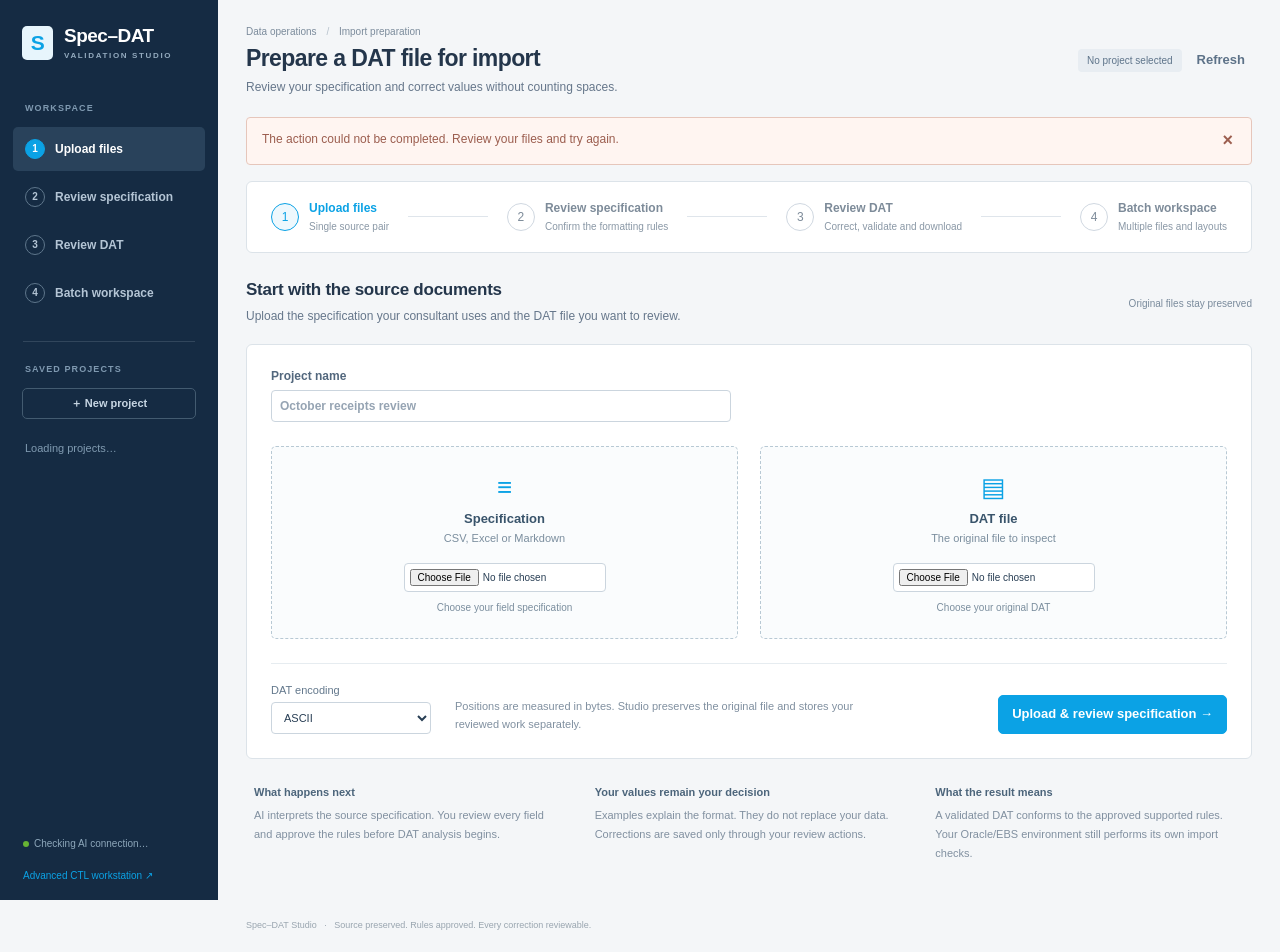
==== commit d67d7e21: "Add specification-driven DAT Studio batch workflow" ====
--- a/index.html
+++ b/index.html
@@ -1,26 +1,67 @@
 <!doctype html>
-<html lang="en"><head><meta charset="utf-8"><meta name="viewport" content="width=device-width,initial-scale=1"><title>CTL–DAT Alignment Studio</title><link rel="stylesheet" href="/static/style.css"><script src="/static/app.js" defer></script></head>
-<body><div class="shell"><aside class="sidebar"><div class="brand">◫ CTL<span>–</span>DAT <span>Studio</span></div><div class="projectName" id="projectName">No project selected</div>
-<button class="nav active" data-page="workspace">01 · Workspace</button><button class="nav" data-page="schema">02 · CTL schema</button><button class="nav" data-page="diagnostics">03 · DAT diagnostics</button><button class="nav" data-page="repairs">04 · Repair workspace</button><button class="nav" data-page="editor">05 · Data editor</button><button class="nav" data-page="bytes">06 · Byte inspector</button><button class="nav" data-page="export">07 · Generate & export</button><button class="nav" data-page="ai">08 · AI connection</button>
-<div class="tagline">Byte-accurate engineering.<br>Evidence before correction.<br>Groq · GPT-OSS-120B</div></aside>
-<main class="main"><div class="top"><div><div class="eyebrow">Oracle EBS / SQL*Loader</div><h1 id="pageTitle">Workspace</h1><div class="subtitle">Find broken fields. Review corrections. Export exact bytes.</div></div><span class="pill neutral" id="sessionBadge">DETERMINISTIC ENGINE READY</span></div>
-<div id="notice" class="hidden alert toast" role="status" aria-live="polite"></div>
-<div id="login" class="panel login hidden"><h2>Open your workspace</h2><p>Enter the workspace access token supplied by your administrator.</p><form id="loginForm"><label>Workspace access token<input type="password" id="accessToken" autocomplete="current-password" required></label><div class="btnrow"><button class="primary">Sign in</button></div></form></div>
-<div id="application"><div class="stats"><div class="stat"><small>CTL destinations</small><strong id="sBranches">—</strong></div><div class="stat"><small>Physical records</small><strong id="sRecords">—</strong></div><div class="stat"><small>Records with findings</small><strong id="sIssues">—</strong></div><div class="stat"><small>Current checksum</small><strong id="sHash" class="mono">—</strong></div></div>
-<div id="activeExercise" class="exercise panel hidden" aria-live="polite"></div>
-<section id="workspace" class="section active">
-<div class="mission panel"><div class="eyebrow">Your job, made concrete</div><h2>Fix a DAT file before its SQL*Loader import.</h2><p>A CTL describes where each field belongs. Studio checks your DAT against those byte positions, finds invalid numbers, dates and missing padding, and lets you approve evidence-backed corrections. Export the repaired file with its validation report and audit history.</p><ol class="workflow"><li><strong>1 · Load</strong><span>Choose a sample or your CTL + DAT.</span></li><li><strong>2 · Diagnose</strong><span>See the exact record, field and byte.</span></li><li><strong>3 · Review</strong><span>Approve a repair, reconcile evidence or edit.</span></li><li><strong>4 · Export</strong><span>Revalidate and download the DAT.</span></li></ol><p class="mission-scope">Groq explains findings and proposes corrections; your approval controls data changes. Oracle and EBS still perform their own import and business checks.</p></div>
-<div class="panel sample-panel"><div class="flex"><div><h2>Try an Oracle-based practice case</h2><p>Real SQL*Loader declarations, synthetic data, deliberate faults. Each load creates a separate project with CTL, DAT and reference evidence.</p></div><span class="pill neutral" id="sampleCount">Loading practice cases…</span></div><form id="sampleForm"><div class="sample-controls"><label>CTL layout<select id="sampleSelect" disabled aria-describedby="sampleDescription"><option>Loading examples…</option></select></label><label>Input scenario<select id="sampleVariant" disabled><option>Choose a layout</option></select></label></div><div id="sampleDescription" class="sample-description" aria-live="polite"></div><div class="btnrow"><button class="primary" id="loadSample" disabled>Load practice case →</button><button class="secondary" type="button" id="downloadSample" disabled>Download complete sample ZIP</button><span class="hint">Includes the correct output for comparison.</span></div></form><p class="small">Positions are bytes. For these ASCII samples, 4,800 bytes = 4,800 characters. These custom layouts are not delivered EBS control files.</p><details><summary>What does CHAR(2) + INTEGER EXTERNAL(4) mean?</summary><p>Two text bytes followed by four bytes of decimal text, such as <code>AB0042</code>. The six-byte practice case shows this layout. Oracle’s <code>INTEGER(4)</code> means a binary integer; it is a different format, included as an unsupported example.</p><a href="https://docs.oracle.com/en/database/oracle/oracle-database/19/sutil/oracle-sql-loader-field-list-contents.html" target="_blank" rel="noopener noreferrer">Oracle SQL*Loader field and datatype reference ↗</a></details></div>
-<div class="two"><div class="panel"><h2>Project workspace</h2><p>Source files remain immutable. Edits and approval history are saved locally.</p><form id="createForm"><label>Project name<input id="newProject" placeholder="October lockbox review" maxlength="120" required></label><div class="btnrow"><button class="secondary">Create project</button></div></form><div id="projectList"></div></div><div class="panel"><h2>File properties</h2><div id="properties" class="empty">Import a CTL and DAT to inspect file properties.</div><p>Supported encodings use one byte per character. Dates, leading zeros, original whitespace and record order are preserved.</p></div></div>
-<div class="panel"><h2>Load CTL + DAT + supplemental evidence</h2><p>Import into an empty project. A spreadsheet provides evidence; DAT values remain unchanged until you approve or edit them.</p><form id="uploadForm"><div class="fileinputs"><label class="uploadbox"><strong>Control file</strong><small>UTF-8 SQL*Loader .ctl</small><input type="file" name="ctl" required accept=".ctl,.txt"></label><label class="uploadbox"><strong>Existing DAT</strong><small>Original physical bytes</small><input type="file" name="dat" required accept=".dat,.txt"></label><label class="uploadbox"><strong>Supplemental evidence</strong><small>Optional .xlsx or .csv</small><input type="file" name="supplement" accept=".xlsx,.csv"></label></div>
-<div class="toolbar btnrow"><label>Encoding<select name="encoding"><option value="ascii">ASCII</option><option value="latin1">ISO-8859-1</option><option value="cp1252">Windows-1252</option></select></label><label>Physical records<select name="record_format" id="recordFormat"><option value="auto">Read CTL declaration / stream</option><option value="stream">CR / LF stream records</option><option value="fixed">Fixed byte count</option></select></label><label>Fixed record bytes<input name="record_length" type="number" min="1" max="1000000" id="recordLength" disabled></label><label>Spreadsheet role<select name="role"><option value="reference_values">Reference values</option><option value="transaction_values">Transaction values</option><option value="field_specifications">Field specifications</option><option value="example_records">Example records</option></select></label></div><div class="btnrow"><button class="primary" id="uploadButton">Import & inspect →</button><span class="hint">CTL ≤ 2 MB · DAT / sheet ≤ 12 MB · ≤ 20,000 records</span></div><progress id="uploadProgress" value="0" max="100" class="hidden" aria-label="Upload progress"></progress></form></div></section>
-<section id="schema" class="section"><div class="panel"><h2>Compiled CTL schema</h2><p>All applicable destinations are evaluated. Byte maps include unmapped intervals. SQL transformations remain visible metadata and block validated export.</p><div id="schemaContent" class="empty">Load a project to explore its schema.</div></div></section>
-<section id="diagnostics" class="section"><div class="panel"><div class="flex"><h2>Record diagnostics</h2><button class="secondary" id="revalidate">Revalidate output</button></div><div id="diagnosticCounts"></div><div class="toolbar filterbar btnrow"><label>Search data / findings<input type="search" id="recordSearch" placeholder="Reference, value or issue"></label><label>Record type<input id="typeFilter" maxlength="20" size="8"></label><label>Status<select id="statusFilter"><option value="">All records</option><option value="valid">Valid</option><option value="needs_review">Needs review</option></select></label><label>Sort<select id="sortFilter"><option value="record">Record number</option><option value="length">Byte length</option><option value="record_type">Record type</option><option value="status">Status</option></select></label><button class="secondary" id="applyFilters">Apply filters</button></div><div class="scroller"><table><thead><tr><th>Record</th><th>Type</th><th>Bytes / layout</th><th>Destination matches</th><th>Classification</th></tr></thead><tbody id="recordList"></tbody></table></div><div class="btnrow"><button class="secondary" id="prevPage">← Previous page</button><span id="pageIndex"></span><button class="secondary" id="nextPage">Next page →</button></div></div><div class="panel"><div class="flex"><h2 id="recordTitle">Selected record</h2><button class="secondary" id="openEditor">Edit selected record →</button></div><div id="recordIssues"></div><div id="fieldSummary"></div></div></section>
-<section id="repairs" class="section"><div class="panel"><div class="flex"><div><h2>Repair review</h2><p>Ranked hypotheses require approval. Scores describe evidence weights and are not probabilities.</p></div><button class="primary" id="analyze">Analyze deterministic repairs</button></div><details><summary>Scoring weights</summary><div id="weights" class="toolbar btnrow"></div></details><div class="btnrow"><button class="secondary" id="approveSelected">Approve selected</button><button class="secondary" id="rejectSelected">Reject selected</button><label><input type="checkbox" id="pendingOnly" checked> Pending proposals only</label></div><div id="repairList" class="empty">No analysis loaded.</div><div class="btnrow"><button class="secondary" id="repairPrev">← Previous proposals</button><span id="repairIndex"></span><button class="secondary" id="repairNext">Next proposals →</button></div></div>
-<div class="panel"><h2>AI investigation</h2><div id="aiReviewStatus" class="notice">Checking the configured AI provider…</div><p>Analyzes the selected record or schema. Customer values are masked unless you explicitly share the selected record's fields and matching evidence.</p><div class="toolbar"><label>Capability<select id="aiCapability"><option value="investigate">Corruption investigator</option><option value="recover">Evidence-backed recovery planner</option><option value="explain">Validation explainer</option><option value="schema">Schema intelligence</option><option value="mapping">Spreadsheet mapping intelligence</option></select></label><label class="check"><input type="checkbox" id="shareValues"> Share selected record values with the configured AI provider</label><button class="primary" id="runAI">Ask AI to investigate</button></div><div id="aiResult"></div></div>
-<div class="panel"><h2>Spreadsheet mapping & reconciliation</h2><p>Choose the fields that identify a transaction. Duplicate or missing keys cannot authorize a correction.</p><div id="sheetMapping"></div><div id="reconciliation"></div><div id="sheetPreview"></div></div></section>
-<section id="editor" class="section"><div class="panel"><div class="flex"><div><h2>Spreadsheet data editor</h2><p>Enter / Tab commits a cell. Up/Down navigates rows; Ctrl+Left/Right navigates cells; Ctrl+Z/Shift+Z undoes/redoes; Escape restores the displayed value. Yellow cells differ from the source; purple marks pending suggestions.</p></div><div class="btnrow"><button class="secondary" id="undo">Undo</button><button class="secondary" id="redo">Redo</button></div></div><div class="toolbar filterbar"><label>Column search<input type="search" id="columnSearch" placeholder="CUSTOMER, AMOUNT…"></label><label>Record type<input id="gridType" size="5" maxlength="20"></label><label>Inspect layout<select id="layoutBranch"><option value="">Matched destinations</option></select></label><label>Padding<select id="editAlign"><option value="left">Pad on the right</option><option value="right">Pad on the left</option></select></label><button class="secondary" id="loadGrid">Filter grid</button><label>Bulk field<input id="bulkField" placeholder="BATCH_NAME" maxlength="128"></label><label>Value<input id="bulkValue" maxlength="10000"></label><button class="secondary" id="bulkEdit">Apply to selected rows</button></div><div class="scroller"><table class="grid-table"><thead id="gridHead"></thead><tbody id="gridBody"></tbody></table></div><div class="btnrow"><button class="secondary" id="gridPrev">← Previous</button><span id="gridIndex"></span><button class="secondary" id="gridNext">Next →</button></div><div class="validation-side" id="editorValidation"></div></div></section>
-<section id="bytes" class="section"><div class="panel"><div class="flex"><div><h2>Physical byte inspector</h2><p>Spaces appear as dots; offsets are one-based. Highlighted bytes differ from the uploaded source.</p></div><div class="toolbar"><label>Record<input id="byteRecord" type="number" min="1" value="1" size="5"></label><button class="secondary" id="inspectByte">Inspect</button><label class="check"><input id="hexView" type="checkbox"> Hexadecimal</label></div></div><div id="byteMeta"></div><h3>Current record</h3><div class="inspector" id="byteCurrent"></div><h3>Original record</h3><div class="inspector" id="byteOriginal"></div><div id="byteFields"></div></div></section>
-<section id="export" class="section"><div class="panel"><h2>Generate, verify & download</h2><p>Generation uses approved bytes and the deterministic serializer, then parses the output again. Structural validation covers the documented CTL subset.</p><div id="exportState"></div><div class="btnrow"><label id="draftOption" class="hidden"><input type="checkbox" id="draftExport"> Generate a clearly marked unvalidated draft</label><button class="primary" id="generate">Generate DAT</button><button class="secondary" id="downloadDat">Download generated DAT</button><button class="secondary" id="downloadOriginal">Download original bytes</button><button class="secondary" id="downloadReport">Validation report</button><button class="secondary" id="downloadAudit">Repair audit</button><button class="danger" id="reset">Revert all changes</button></div></div><div class="panel"><h2>Repair history</h2><div id="history" class="audit"></div></div></section>
-<section id="ai" class="section"><div class="panel"><div class="flex"><h2>AI provider & model</h2><button class="primary" id="testAI">Test AI connection</button></div><p>Groq with openai/gpt-oss-120b is the default. Connection testing sends a small synthetic request to the selected provider. It does not share project data.</p><div id="aiStatus" aria-live="polite">Loading connection status…</div><div class="notice">The server manages the API key and provider selection. Credentials stay on the server. An administrator can also select Amazon Bedrock. Manual editing and structural validation are available independently.</div></div></section>
-<div class="footer">CTL–DAT Alignment Studio · Structural validation does not certify Oracle EBS import acceptance.</div></div></main></div><dialog id="confirmDialog" aria-labelledby="confirmHeading"><form method="dialog"><h2 id="confirmHeading">Review and confirm</h2><p id="confirmMessage"></p><div class="btnrow"><button class="secondary" value="cancel" autofocus>Cancel</button><button class="primary" value="confirm">Confirm action</button></div></form></dialog></body></html>
+<html lang="en">
+<head>
+  <meta charset="utf-8">
+  <meta name="viewport" content="width=device-width, initial-scale=1">
+  <title>Spec–DAT Studio</title>
+  <link rel="stylesheet" href="/static/style.css">
+  <script src="/static/app.js" defer></script>
+</head>
+<body>
+  <div class="app-shell">
+    <aside class="sidebar" aria-label="Workspace navigation">
+      <a class="brand" href="/" aria-label="Spec DAT Studio home"><span class="brand-mark">S</span><span>Spec–DAT<span class="brand-sub">VALIDATION STUDIO</span></span></a>
+      <div class="nav-group-label">WORKSPACE</div>
+      <button class="nav-item active" data-stage="upload"><span class="nav-number">1</span>Upload files</button>
+      <button class="nav-item" data-stage="spec"><span class="nav-number">2</span>Review specification</button>
+      <button class="nav-item" data-stage="dat"><span class="nav-number">3</span>Review DAT</button>
+      <button class="nav-item" data-stage="batch"><span class="nav-number">4</span>Batch workspace</button>
+      <div class="nav-divider"></div>
+      <div class="nav-group-label">SAVED PROJECTS</div>
+      <button class="new-project" id="newProjectButton">＋ New project</button>
+      <div id="projectList" class="project-list"><p class="sidebar-note">Loading projects…</p></div>
+      <div class="sidebar-bottom"><span class="live-dot"></span><span id="providerSummary">Checking AI connection…</span><a href="/advanced">Advanced CTL workstation ↗</a></div>
+    </aside>
+    <main class="main">
+      <header class="page-header"><div><div class="breadcrumb">Data operations <span>/</span> Import preparation</div><h1 id="projectTitle">Prepare a DAT file for import</h1><p id="pageSubtitle">Review your specification and correct values without counting spaces.</p></div><div class="header-status"><span id="saveStatus" class="status-tag">No project selected</span><button class="text-button" id="refreshProject" title="Reload saved project">Refresh</button></div></header>
+      <div id="notice" class="notice hidden" role="status" aria-live="polite"><span id="noticeText"></span><button id="dismissNotice" aria-label="Dismiss notification">×</button></div>
+      <section id="loginPanel" class="card login-panel hidden"><h2>Open your workspace</h2><p>Enter the workspace access token supplied by your administrator.</p><form id="loginForm"><label for="accessToken">Workspace access token</label><input type="password" id="accessToken" autocomplete="current-password" required><button class="primary" type="submit">Sign in</button></form></section>
+      <div id="application">
+        <nav class="stage-bar" aria-label="Review stages"><button data-stage="upload" class="stage-step current"><span>1</span><div>Upload files<small>Single source pair</small></div></button><div class="stage-connector"></div><button data-stage="spec" class="stage-step"><span>2</span><div>Review specification<small>Confirm the formatting rules</small></div></button><div class="stage-connector"></div><button data-stage="dat" class="stage-step"><span>3</span><div>Review DAT<small>Correct, validate and download</small></div></button><div class="stage-connector"></div><button data-stage="batch" class="stage-step"><span>4</span><div>Batch workspace<small>Multiple files and layouts</small></div></button></nav>
+        <section id="jobPanel" class="job-panel hidden" aria-live="polite"></section>
+        <section id="uploadStage" class="stage-section">
+          <div class="section-heading"><div><h2>Start with the source documents</h2><p>Upload the specification your consultant uses and the DAT file you want to review.</p></div><span class="subtle-label">Original files stay preserved</span></div>
+          <form id="uploadForm" class="card upload-card"><label class="wide-label" for="projectName">Project name<input id="projectName" maxlength="120" placeholder="October receipts review" required></label><div class="upload-grid"><label class="file-card" for="specFile"><span class="file-icon">≡</span><strong>Specification</strong><span>CSV, Excel or Markdown</span><input id="specFile" name="spec" type="file" accept=".csv,.xlsx,.md,.markdown" required><small id="specFileLabel">Choose your field specification</small></label><label class="file-card" for="datFile"><span class="file-icon">▤</span><strong>DAT file</strong><span>The original file to inspect</span><input id="datFile" name="dat" type="file" accept=".dat,.txt" required><small id="datFileLabel">Choose your original DAT</small></label></div><div class="upload-bottom"><label for="encoding">DAT encoding<select id="encoding" name="encoding"><option value="ascii">ASCII</option><option value="latin1">ISO-8859-1</option><option value="cp1252">Windows-1252</option></select></label><p>Positions are measured in bytes. Studio preserves the original file and stores your reviewed work separately.</p><button class="primary" id="uploadButton" type="submit">Upload & review specification →</button></div><progress id="uploadProgress" class="hidden" max="100" value="0" aria-label="File upload progress"></progress></form>
+          <div class="information-row"><div><strong>What happens next</strong><p>AI interprets the source specification. You review every field and approve the rules before DAT analysis begins.</p></div><div><strong>Your values remain your decision</strong><p>Examples explain the format. They do not replace your data. Corrections are saved only through your review actions.</p></div><div><strong>What the result means</strong><p>A validated DAT conforms to the approved supported rules. Your Oracle/EBS environment still performs its own import checks.</p></div></div>
+          <div id="uploadedSources" class="card hidden"></div>
+        </section>
+        <section id="reviewStage" class="stage-section hidden">
+          <div class="review-heading"><div><div id="reviewEyebrow" class="eyebrow">SPECIFICATION REVIEW</div><h2 id="reviewTitle">Confirm the field specification</h2><p id="reviewDescription">Edit the ten source columns, review uncertain rules, then approve the specification.</p></div><div class="review-actions"><button class="secondary" id="undoButton">Undo</button><button class="secondary" id="redoButton">Redo</button><button class="secondary" id="saveSpecButton">Save draft</button><button class="secondary" id="analyzeSpecButton">Interpret with AI</button><button class="primary" id="approveSpecButton">Approve specification →</button><button class="secondary hidden" id="editSpecButton">Edit specification</button><button class="primary hidden" id="analyzeDatButton">Analyze DAT</button></div></div>
+          <div id="specStatus" class="review-status"></div>
+          <details id="fileRules" class="file-rules"><summary>File format & record routing rules <span>Review encoding, record lengths and unrecognized records</span></summary><div id="fileRulesContent"></div></details>
+          <div id="summaryCards" class="summary-strip hidden"></div>
+          <div id="bulkSpecTools" class="bulk-spec-tools"><a class="secondary compact" href="/api/studio/master-template" download>Download blank master template</a><label>Mandatory for filtered fields <select id="bulkMandatory"><option value="">Choose status</option><option value="YES">Yes</option><option value="NO">No</option><option value="UNKNOWN">Unknown</option></select></label><button class="secondary compact" id="applyBulkMandatory">Apply to filtered fields</button><label class="checkbox-label"><input id="ackUnknownMandatory" type="checkbox"> Acknowledge unknown mandatory rules as validation coverage limits</label></div>
+          <div class="table-toolbar"><div class="toolbar-left"><label class="search-box"><span aria-hidden="true">⌕</span><input id="fieldSearch" type="search" placeholder="Find a field or group" aria-label="Find a field or functional group"></label><label id="issueFilterLabel" class="checkbox-label hidden"><input id="issuesOnly" type="checkbox"> Fields needing review</label><span id="fieldCount" class="subtle-label"></span></div><div id="recordTools" class="toolbar-right hidden"><button class="icon-button" id="previousRecord" aria-label="Previous record">‹</button><label class="record-control">Record <input id="recordNumber" type="number" min="1" value="1" aria-label="Record number"> <span id="recordTotal">of 0</span></label><button class="icon-button" id="nextRecord" aria-label="Next record">›</button><button class="secondary compact" id="nextIssue">Next issue →</button></div></div>
+          <div class="review-workspace"><div class="review-table-wrap"><table id="reviewTable" class="review-table"><thead id="reviewHead"></thead><tbody id="reviewBody"></tbody></table><div id="tableEmpty" class="empty-state hidden">No fields match this view.</div></div><aside id="fieldContext" class="field-context" aria-label="Selected field evidence"></aside></div>
+          <div class="table-footer"><span id="tableHint">All ten specification columns are editable. Open a field’s details to review rules and source provenance.</span><span id="pendingEdits" class="pending-label"></span></div>
+          <div id="datActions" class="download-panel hidden"><div><h3>Validate the current file</h3><p id="downloadExplanation">The output is formatted using the approved specification and validated before download.</p><div id="generationStatus"></div></div><div class="download-actions"><button class="secondary" id="saveValuesButton">Save value changes</button><button class="secondary" id="downloadOriginal">Original DAT</button><button class="secondary" id="downloadSpec">Approved spec</button><button class="secondary" id="downloadReport">Validation report</button><button class="secondary" id="downloadAudit">Audit trail</button><button class="primary" id="generateButton">Validate & prepare DAT</button><button class="primary hidden" id="downloadDat">Download DAT ↓</button></div></div>
+        </section>
+        <section id="batchStage" class="stage-section hidden" aria-label="Batch file workspace">
+          <div class="section-heading"><div><h2>Batch file workspace</h2><p>Upload independent specifications and DAT files, approve each specification, then assign its layouts explicitly.</p></div><span class="subtle-label">Original files stay preserved</span></div>
+          <form id="batchUploadForm" class="card upload-card"><label class="wide-label" for="batchProjectName">Project name<input id="batchProjectName" maxlength="120" placeholder="October receipts batch" required></label><div class="upload-grid"><label class="file-card" for="batchSpecFiles"><span class="file-icon">≡</span><strong>Specifications</strong><span>CSV or Excel; choose one or more</span><input id="batchSpecFiles" name="specs" type="file" accept=".csv,.xlsx" multiple><small id="batchSpecFileLabel">No specifications selected</small></label><label class="file-card" for="batchDatFiles"><span class="file-icon">▤</span><strong>DAT files</strong><span>Choose one or more originals</span><input id="batchDatFiles" name="dats" type="file" accept=".dat,.txt" multiple><small id="batchDatFileLabel">No DAT files selected</small></label></div><div class="upload-bottom"><label for="batchEncoding">DAT encoding<select id="batchEncoding"><option value="ascii">ASCII</option><option value="latin1">ISO-8859-1</option><option value="cp1252">Windows-1252</option></select></label><p>Upload first, then review specifications and bind approved versions to each file. Names never determine associations.</p><button class="primary" id="batchUploadButton" type="submit">Add files</button></div></form>
+          <div id="batchWorkspace" class="hidden">
+            <div id="batchSummary" class="summary-strip" aria-live="polite"></div>
+            <div class="batch-grid"><section class="card"><h3>Uploaded specifications</h3><div id="batchSpecList"></div><label for="batchSpecSelect">Review specification<select id="batchSpecSelect"></select></label><div id="batchSpecStatus" class="review-status"></div><div id="batchLayoutRules"></div><label class="checkbox-label"><input id="batchAckUnknown" type="checkbox"> Acknowledge Unknown mandatory rules as coverage limitations</label><div class="batch-table-wrap"><table id="batchSpecTable" class="review-table"><thead></thead><tbody></tbody></table></div><div class="batch-actions"><button class="secondary" id="batchEditSpec" type="button">Revise approved specification</button><button class="secondary" id="batchSaveSpec" type="button">Save specification draft</button><button class="primary" id="batchApproveSpec" type="button">Approve specification</button></div></section>
+            <section class="card"><h3>DAT files and layout associations</h3><p class="annotation">Select approved specification layouts for each DAT. Mixed record layouts may use more than one selection.</p><div id="batchFileList"></div><div id="batchAssociations"></div><div class="batch-actions"><button class="secondary" id="batchSaveAssociations" type="button">Save associations</button><button class="primary" id="batchProcess" type="button">Analyze batch</button><button class="secondary" id="batchAi" type="button">Run AI audit</button><button class="primary" id="batchGenerate" type="button">Validate eligible exports</button><button class="secondary" id="batchDownloadArchive" type="button">Download eligible files archive</button></div><p id="batchExportNote" class="annotation"></p></section></div>
+            <div class="batch-grid"><section class="card"><h3>Records and validation</h3><div id="batchRecordList"></div><div class="batch-actions"><button class="secondary compact" id="batchPreviousRecords" type="button">← Previous</button><span id="batchRecordRange" class="annotation"></span><button class="secondary compact" id="batchNextRecords" type="button">Next →</button></div></section><aside class="card" aria-label="Selected record evidence"><h3>Record evidence</h3><div id="batchRecordEvidence" class="annotation">Select a DAT file and record to inspect its routing, alignment, validation, and byte provenance.</div></aside></div>
+          </div>
+        </section>
+        <footer>Spec–DAT Studio <span>·</span> Source preserved. Rules approved. Every correction reviewable.</footer>
+      </div>
+    </main>
+  </div>
+  <dialog id="detailDialog" class="detail-dialog" aria-labelledby="detailTitle"><div class="dialog-heading"><div><div class="eyebrow">FIELD DETAILS</div><h2 id="detailTitle">Field</h2></div><button class="icon-button" id="closeDetail" aria-label="Close field details">×</button></div><div id="detailContent"></div><div class="dialog-actions"><button class="secondary" id="cancelDetail">Close</button><button class="primary" id="saveRulesButton">Apply rule changes</button></div></dialog>
+  <dialog id="batchRuleDialog" class="detail-dialog" aria-labelledby="batchRuleTitle"><div class="dialog-heading"><div><div class="eyebrow">BATCH SPECIFICATION</div><h2 id="batchRuleTitle">Field rules</h2></div><button class="icon-button" id="closeBatchRules" aria-label="Close batch field rules">×</button></div><div id="batchRuleContent"></div><div class="dialog-actions"><button class="secondary" id="cancelBatchRules">Close</button><button class="primary" id="saveBatchRules">Apply rule changes</button></div></dialog>
+  <dialog id="confirmDialog" aria-labelledby="confirmTitle"><form method="dialog"><h2 id="confirmTitle">Review and confirm</h2><p id="confirmMessage"></p><div class="dialog-actions"><button class="secondary" value="cancel" autofocus>Cancel</button><button class="primary" value="confirm">Continue</button></div></form></dialog>
+</body>
+</html>
--- a/static/style.css
+++ b/static/style.css
@@ -1,6 +1,5 @@
-
-:root{font-family:Inter,-apple-system,BlinkMacSystemFont,"Segoe UI",sans-serif;color:#17243a;background:#f5f7fa;--navy:#142b46;--teal:#10776d;--sub:#607085;--border:#dce3ed}*{box-sizing:border-box}body{margin:0}button,input,select{font:inherit}button{cursor:pointer}.shell{display:grid;grid-template-columns:245px minmax(0,1fr);min-height:100vh}.sidebar{background:#132b43;color:#eaf2f7;padding:26px 14px;display:flex;flex-direction:column;gap:10px}.brand{padding:5px 15px 26px;font-size:18px;font-weight:750;letter-spacing:-.5px}.brand span{color:#66d3c0}.nav{display:flex;align-items:center;text-align:left;width:100%;padding:13px 16px;background:transparent;border:0;color:#b4c6d5;border-radius:10px;font-weight:600;font-size:14px}.nav.active{background:#24435e;color:white}.nav:hover{color:white}.tagline{margin-top:auto;padding:18px 14px;border-top:1px solid #344d64;color:#98b4c8;font-size:12px;line-height:1.6}.main{padding:32px;max-width:1500px;width:100%;margin:0 auto}.top{display:flex;justify-content:space-between;align-items:center;gap:20px}.eyebrow{text-transform:uppercase;letter-spacing:1.6px;color:#187c74;font-size:11px;font-weight:800}.top h1{font-size:27px;letter-spacing:-.8px;margin:8px 0}.subtitle{color:#65778d;font-size:14px}.panel{background:white;border:1px solid var(--border);border-radius:14px;box-shadow:0 4px 15px rgba(19,43,67,.025);padding:22px;margin:18px 0}.panel h2{font-size:17px;margin:0 0 8px}.panel p{color:var(--sub);font-size:13px;line-height:1.6}.stats{display:grid;grid-template-columns:repeat(4,1fr);gap:14px;margin:23px 0}.stat{background:#fff;border:1px solid var(--border);padding:20px;border-radius:13px}.stat small{color:#66758a;font-size:12px}.stat strong{display:block;margin-top:8px;font-size:25px;letter-spacing:-.6px}.fileinputs{display:grid;grid-template-columns:repeat(3,1fr);gap:15px}.uploadbox{display:block;border:1px dashed #9eb1c5;background:#f8fbfd;padding:22px 16px;border-radius:10px;cursor:pointer;min-height:122px}.uploadbox strong{display:block;font-size:14px;margin-bottom:8px}.uploadbox small{font-size:12px;color:#687a8e}.uploadbox input{margin-top:15px;width:100%;font-size:11px}button.primary{background:#10776d;color:white;border:1px solid #10776d;border-radius:8px;padding:11px 17px;font-weight:650}button.secondary{background:white;color:#28405a;border:1px solid #ced8e2;border-radius:8px;padding:10px 15px;font-weight:600}button.danger{background:#fff5f3;color:#b64b42;border:1px solid #f4c8bf;border-radius:8px;padding:10px 15px}.btnrow{display:flex;align-items:center;gap:10px;flex-wrap:wrap;margin-top:18px}.hint{font-size:12px;color:#697d8b}.alert{border-left:4px solid #d49b35;background:#fff9ed;border-radius:7px;padding:13px 15px;font-size:13px;line-height:1.55;color:#715117}.alert.error{border-left-color:#d56258;background:#fff2f0;color:#953c38}.alert.success{border-left-color:#12a07d;background:#ebfaf5;color:#16755d}.hidden{display:none!important}.grid-two{display:grid;grid-template-columns:1.4fr 1fr;gap:16px}.scroller{overflow:auto;max-height:550px;border:1px solid #e1e7ee;border-radius:9px}table{width:100%;border-collapse:collapse;min-width:600px;text-align:left}th{position:sticky;top:0;background:#f7f9fb;color:#697b8f;text-transform:uppercase;font-size:10px;letter-spacing:.6px;padding:13px 14px;white-space:nowrap}td{padding:12px 14px;border-top:1px solid #ebeff4;color:#2a3c53;font-size:13px}tr.selected td{background:#edf7f5}tr.clickable{cursor:pointer}tr.clickable:hover td{background:#f1f8f8}.pill{display:inline-flex;border-radius:100px;padding:4px 9px;font-size:11px;font-weight:700}.pill.good{background:#e7f8f0;color:#0b7657}.pill.bad{background:#fff0e8;color:#9a5130}.pill.neutral{background:#edf2f8;color:#45627d}.recordhead{display:flex;align-items:center;justify-content:space-between;gap:16px;flex-wrap:wrap}.editbox{width:100%;padding:9px;border-radius:7px;border:1px solid #cad6e2;background:white;font-family:ui-monospace,SFMono-Regular,Menlo,monospace;font-size:12px}.compact{padding:7px 10px;font-size:12px}.muted{color:#718399}.mono{font-family:ui-monospace,SFMono-Regular,Menlo,Consolas,monospace;font-size:12px}.raw{white-space:pre-wrap;overflow-wrap:anywhere;background:#10263c;color:#d8f2ea;border-radius:9px;padding:17px;line-height:1.9;max-height:210px;overflow:auto;font-size:12px;letter-spacing:.2px}.issue{padding:11px 13px;border:1px solid #f2dec1;background:#fffbf4;border-radius:8px;margin:8px 0;font-size:13px;color:#754d22}.fieldname{font-weight:700}.section{display:none}.section.active{display:block}.recordtools{display:flex;gap:9px;align-items:center}.value-header{font-size:12px;color:#697d8d;margin:8px 0}.notice{font-size:12px;color:#6c7a89;background:#f2f6f8;border-radius:8px;padding:13px}.footer{padding:15px 0;color:#8190a0;font-size:11px}.edit-row{display:grid;grid-template-columns:1.2fr 120px 1fr 130px 105px;gap:10px;align-items:center;padding:12px;border-bottom:1px solid #ecf0f3}.edit-head{color:#7c8b9a;font-size:11px;letter-spacing:.4px;text-transform:uppercase;background:#f8fafc;font-weight:bold}.fields{overflow:auto}.value-box{font-family:ui-monospace,monospace;font-size:12px;overflow:hidden;white-space:nowrap;text-overflow:ellipsis}.flex{display:flex;justify-content:space-between;gap:12px;align-items:center;flex-wrap:wrap}.smallcaption{color:#647788;font-size:12px}.section-heading{display:flex;align-items:center;gap:8px;justify-content:space-between}.icon{color:#188a80}.line{height:1px;background:#edf0f3;margin:20px 0}
-@media(max-width:1050px){.shell{grid-template-columns:1fr}.sidebar{flex-direction:row;flex-wrap:wrap;align-items:center;padding:12px}.brand{padding:10px}.nav{width:auto;padding:8px}.tagline{display:none}.main{padding:18px}.stats{grid-template-columns:repeat(2,1fr)}.fileinputs,.grid-two{grid-template-columns:1fr}.edit-row{grid-template-columns:1fr 100px 1fr 80px}}@media(max-width:650px){.edit-row{min-width:690px}.stats{grid-template-columns:repeat(2,1fr)}.top{display:block}}
-:root{--teal:#086a60}button:disabled{opacity:.45;cursor:default}button:focus-visible,input:focus-visible,select:focus-visible,textarea:focus-visible{outline:3px solid #37b9a4;outline-offset:2px}input,select,textarea{padding:9px;border:1px solid #bdccda;border-radius:6px;background:#fff;max-width:100%;color:#17243a}label{font-size:13px;display:block;color:#53667b}label input,label select{margin-top:5px}progress{width:100%;height:6px;accent-color:var(--teal)}.toolbar{display:flex;gap:10px;flex-wrap:wrap;align-items:end}.toolbar label{display:flex;flex-direction:column}.toolbar label.check{flex-direction:row;align-items:center;gap:6px;padding:10px}.toolbar input[type=search]{min-width:200px}.two{display:grid;grid-template-columns:1fr 1fr;gap:16px}.byte-map{display:flex;gap:2px;overflow:auto;padding:10px 0}.byte-map button{border:0;background:#e7f4f1;color:#145e56;padding:12px 8px;min-width:60px;font-size:11px;border-radius:4px;flex-grow:1}.byte-map .gap{background:#f3f0e8;color:#8a6531}.grid-table td{padding:4px;white-space:nowrap}.grid-table input{width:150px;border:0;font-family:monospace;font-size:12px;padding:9px}.grid-table .frozen{position:sticky;left:0;z-index:2;background:#f7f9fb;min-width:65px}.grid-table th.frozen{z-index:4}.grid-table td.modified input{background:#fff3c7}.grid-table td.suggested{box-shadow:inset 0 -3px #9066cc}.grid-table td.invalid input{outline:1px solid #c65f56}.grid-table input.dirty{background:#e0f5ed}.grid-table td.readonly{background:#f2f5f8}.small{font-size:12px}.empty{padding:35px;color:#728499;text-align:center}.byte-row{display:grid;grid-template-columns:65px 1fr;gap:12px;font-family:monospace;font-size:12px;white-space:pre;padding:3px}.byte-row .changed{background:#654e11;color:#fff0ac}.inspector{background:#10263c;color:#def0ef;padding:14px;overflow:auto;max-height:480px;border-radius:9px}.byte-char{display:inline-block;min-width:1ch}.byte-char.changed{background:#8c6323;color:white}.byte-char[data-field]{border-bottom:2px solid #61bea7}.proposal{border-left:4px solid #21877d}.proposal.ai{border-left-color:#8064c1}.proposal h3{font-size:15px}.proposal details{margin-top:14px}.proposal pre{white-space:pre-wrap;overflow-wrap:anywhere;max-height:200px;overflow:auto;background:#f4f7fa;padding:12px;font-size:12px}.score-bars{display:flex;gap:7px;flex-wrap:wrap;font-size:11px}.score-bars span{background:#edf3f8;padding:5px 8px;border-radius:5px}.project-item{display:flex;align-items:center;justify-content:space-between;gap:10px;padding:12px;border-bottom:1px solid #e9eef3}.project-item button:first-child{text-align:left;flex:1}.state-label{font-size:12px;font-weight:700;color:#557087}.nav{font-size:13px}.field-rule{font-size:11px;color:#697d8d;max-width:350px;overflow-wrap:anywhere}.mapping-row{display:grid;grid-template-columns:1fr 1fr 70px;gap:12px;align-items:center;margin:9px 0}.mapping-row label{display:flex;align-items:center;gap:8px}.report-line{padding:8px 0;border-bottom:1px solid #edf2f6}.filterbar{margin-bottom:14px}.badge-ai{background:#f0ebfa;color:#7552a7}.space{height:12px}.login{max-width:460px;margin:60px auto}.validation-side{background:#f8fafb;padding:13px;border:1px solid #dce4ec;border-radius:8px;max-height:230px;overflow:auto}.selected-byte{background:#176554}.audit{max-height:350px;overflow:auto}.toast{position:sticky;top:8px;z-index:9}code{overflow-wrap:anywhere}pre{overflow:auto}h3{font-size:15px}a{color:#08796c}input[type=checkbox]{accent-color:var(--teal)}.grid-table th{max-width:200px;white-space:normal}.nav-current{background:#24435e}.projectName{font-size:12px;font-weight:600;color:#c5dbeb;padding:8px 15px;overflow-wrap:anywhere}@media(max-width:900px){.two{grid-template-columns:1fr}.toolbar{align-items:stretch}.sidebar{position:static}.mapping-row{grid-template-columns:1fr 1fr 65px}}
-dialog{border:1px solid #c4d4df;border-radius:14px;padding:28px;max-width:480px;box-shadow:0 12px 60px #10263c44;color:#17243a}dialog::backdrop{background:#10263c77}dialog h2{font-size:19px}dialog p{font-size:14px;line-height:1.65;color:#53667b}dialog .btnrow{justify-content:flex-end}
-.mission{background:linear-gradient(120deg,#edf8f4,#fff 80%);border-color:#c7e4db;padding:28px}.mission h2{font-size:26px;letter-spacing:-.7px;margin:10px 0;max-width:700px}.mission>p{max-width:880px;font-size:14px}.workflow{display:grid;grid-template-columns:repeat(4,minmax(0,1fr));gap:14px;list-style:none;padding:0;margin:24px 0 18px}.workflow li{border-top:2px solid #a0d1c2;padding-top:13px}.workflow strong{display:block;color:#116f60;font-size:14px}.workflow span{display:block;font-size:12px;line-height:1.6;color:#526b7d;margin-top:7px}.mission p.mission-scope{font-size:12px;color:#5b736d}.sample-controls{display:grid;grid-template-columns:minmax(0,1.4fr) minmax(0,1fr);gap:16px;margin:18px 0}.sample-controls select{display:block;width:100%;font-size:13px}.sample-description{padding:16px;border:1px solid #dce9e4;border-radius:9px;background:#fbfdfc}.sample-description .notice{background:#eef5f2}.sample-description .notice p{margin:7px 0}.exercise{border-left:4px solid #10776d;background:#f7fcfa;padding:18px 22px}.exercise .eyebrow{font-size:10px}.exercise h2{margin:5px 0 0;font-size:16px}.exercise p{margin:8px 0}.exercise .btnrow{margin-top:12px}.sample-panel details{font-size:12px;line-height:1.7;margin-top:14px}.sample-panel summary{cursor:pointer;color:#315e63;font-weight:600}.sample-panel details p{margin:8px 0}.sidebar .nav:disabled{opacity:.45}.brand{line-height:1.5}.stat strong{overflow-wrap:anywhere}.sample-panel .flex .small{color:#617486}.panel[aria-busy=true]{opacity:.7}@media(max-width:900px){.sample-controls{grid-template-columns:1fr}.workflow{grid-template-columns:repeat(2,minmax(0,1fr))}.mission{padding:22px}.mission h2{font-size:23px}}@media(max-width:500px){.workflow{grid-template-columns:1fr 1fr;gap:18px}.sample-panel{padding:17px}.sample-description{padding:12px}.sample-panel .btnrow button{width:100%}.exercise .btnrow{gap:7px}.exercise .btnrow button{font-size:11px;padding:7px}}
+:root{font-family:Inter,-apple-system,BlinkMacSystemFont,"Segoe UI",sans-serif;color:#24364b;background:#f4f6f8;--navy:#152b43;--teal:#0BA2E5;--primary-blue:#0BA2E5;--accent-orange:#FC7500;--accent-green:#67B334;--line:#dce3e9;--muted:#66778b;--red:#a93d35;--amber:#FC7500}*{box-sizing:border-box}body{margin:0;font-size:13px}button,input,select,textarea{font:inherit}button{cursor:pointer}button:disabled{opacity:.45;cursor:default}button:focus-visible,input:focus-visible,select:focus-visible,textarea:focus-visible,a:focus-visible{outline:3px solid #0BA2E5;outline-offset:2px}a{color:var(--primary-blue)}button{border-radius:5px;padding:9px 13px;font-weight:600;border:1px solid transparent;line-height:1.4}button.primary{background:var(--primary-blue);color:#fff;border-color:var(--primary-blue)}button.primary:hover:not(:disabled){background:#098bca}button.secondary{background:#fff;border-color:#c9d3dc;color:#334b63}button.secondary:hover:not(:disabled){background:#f1f5f7}button.text-button{background:transparent;color:#5d7288;padding:6px}button.icon-button{border:1px solid var(--line);background:#fff;padding:3px 10px;font-size:22px;font-weight:400;line-height:1.2}button.compact{padding:6px 10px;font-size:12px}.hidden{display:none!important}.app-shell{display:grid;grid-template-columns:218px minmax(0,1fr);min-height:100vh}.sidebar{background:var(--navy);color:#c3cfdc;padding:25px 13px 16px;display:flex;flex-direction:column;position:sticky;top:0;height:100vh;overflow:auto}.brand{display:flex;gap:11px;align-items:center;text-decoration:none;color:#fff;padding:0 9px 31px;font-size:19px;letter-spacing:-.5px;font-weight:700}.brand-mark{background:#e7f5fc;color:#0BA2E5;border-radius:5px;width:31px;height:34px;display:grid;place-items:center;font-size:21px}.brand-sub{display:block;color:#93aabe;font-size:8px;letter-spacing:1.65px;margin-top:4px}.nav-group-label{font-size:9px;letter-spacing:1.1px;color:#7f99b0;font-weight:700;padding:12px 12px}.nav-item{display:flex;align-items:center;gap:10px;text-align:left;padding:12px;color:#b4c5d5;background:transparent;border:0;width:100%;margin:2px 0;font-size:12px}.nav-item.active{background:#29425b;color:#fff}.nav-item:hover:not(:disabled){background:#233c54}.nav-number{border:1px solid #5e768b;border-radius:50%;width:20px;height:20px;display:grid;place-items:center;font-size:10px}.nav-item.active .nav-number{background:#0BA2E5;border-color:#0BA2E5;color:#fff}.nav-divider{height:1px;background:#31465c;margin:24px 10px 10px}.new-project{background:transparent;border:1px solid #435b70;color:#c8d7e4;margin:2px 9px 10px;padding:7px;font-size:11px}.project-list{overflow:auto;max-height:36vh}.project-link{background:transparent;color:#a9bed0;width:100%;text-align:left;border-radius:4px;font-size:11px;padding:10px 12px;overflow-wrap:anywhere;font-weight:400}.project-link.active{background:#243e56;color:#fff}.project-link small{display:block;color:#7f9ab2;margin-top:4px;font-size:10px}.sidebar-note{font-size:11px;color:#809bb1;padding:0 12px;line-height:1.6}.sidebar-bottom{margin-top:auto;padding:20px 10px 0;color:#8da7ba;font-size:10px;line-height:1.6}.sidebar-bottom a{display:block;margin-top:16px;color:#0BA2E5;font-size:10px;text-decoration:none}.live-dot{display:inline-block;width:6px;height:6px;background:#67B334;border-radius:50%;margin-right:5px}.main{min-width:0;padding:26px 28px 14px}.page-header{display:flex;justify-content:space-between;align-items:center;gap:20px;padding-bottom:23px}.breadcrumb{font-size:10px;color:#7b8b9b}.breadcrumb span{margin:0 7px;color:#b6c1cb}h1{font-size:23px;letter-spacing:-.6px;margin:8px 0;font-weight:650}.page-header p{font-size:12px;color:var(--muted);margin:0}.header-status{display:flex;align-items:center;gap:8px}.status-tag{font-size:10px;background:#e8edf2;color:#5e748a;border-radius:4px;padding:6px 9px;white-space:nowrap}.status-tag.saved{background:#edf8e9;color:#357a15;border:1px solid #c9ecc0}.status-tag.dirty{background:#fff6ee;color:#c95b00;border:1px solid #fdd8ba}.stage-bar{display:flex;align-items:center;background:#fff;border:1px solid var(--line);padding:17px 23px;margin-bottom:24px;border-radius:6px;gap:18px}.stage-step{display:flex;align-items:center;gap:10px;text-align:left;background:transparent;padding:0;color:#7d8b99;min-width:170px;font-size:12px}.stage-step>span{display:grid;place-items:center;border:1px solid #d0d8e1;border-radius:50%;width:28px;height:28px;flex-shrink:0;font-weight:500}.stage-step small{display:block;font-size:10px;color:#8a98a6;font-weight:400;margin-top:4px}.stage-step.current{color:#0BA2E5}.stage-step.current>span{border-color:#0BA2E5;background:#eef8fd;color:#0BA2E5}.stage-step.complete>span{color:white;background:#67B334;border-color:#67B334}.stage-connector{height:1px;background:#dfe5eb;flex:1;min-width:15px}.section-heading{display:flex;justify-content:space-between;align-items:center;gap:20px;margin:27px 0 17px}h2{font-size:17px;font-weight:650;letter-spacing:-.25px;margin:0 0 7px}.section-heading p,.review-heading p{font-size:12px;color:var(--muted);margin:0;line-height:1.6}.subtle-label{font-size:10px;color:#7a8b9c}.card{background:#fff;border:1px solid var(--line);border-radius:6px;padding:24px}.wide-label{display:block;max-width:460px;font-size:12px;color:#52677d;font-weight:600}.wide-label input{display:block;width:100%;margin-top:7px}input,select,textarea{border:1px solid #cbd5de;border-radius:4px;padding:8px;color:#283e54;background:#fff;max-width:100%}input::placeholder,textarea::placeholder{color:#96a4b3}input[type=checkbox]{accent-color:#0BA2E5}.upload-grid{display:grid;grid-template-columns:1fr 1fr;gap:22px;margin:24px 0}.file-card{display:flex;flex-direction:column;align-items:center;text-align:center;border:1px dashed #b8c9d4;background:#fafcfd;border-radius:5px;padding:25px 16px;color:#7b8e9e;cursor:pointer;gap:6px}.file-card .file-icon{font-size:26px;color:#0BA2E5;font-weight:300}.file-card strong{font-size:13px;color:#39546b;margin-top:2px}.file-card span:not(.file-icon){font-size:11px}.file-card input{font-size:10px;max-width:260px;margin:13px 0 4px;padding:5px;background:#fff}.file-card small{font-size:10px;overflow-wrap:anywhere;max-width:100%}.upload-bottom{display:flex;align-items:end;gap:24px;padding-top:20px;border-top:1px solid #e6ecf0}.upload-bottom label{min-width:160px;font-size:11px;color:#63788c}.upload-bottom select{display:block;margin-top:6px;width:100%}.upload-bottom p{font-size:11px;color:#8090a0;line-height:1.6;max-width:400px;margin:0 auto 0 0}.upload-bottom button{flex-shrink:0}.information-row{display:grid;grid-template-columns:repeat(3,1fr);gap:32px;padding:25px 8px}.information-row strong{font-size:11px;color:#4c657b;font-weight:600}.information-row p{font-size:11px;color:#8190a0;line-height:1.75;margin:7px 0}.review-heading{display:flex;justify-content:space-between;align-items:center;gap:20px;margin:22px 0 17px}.eyebrow{font-size:9px;font-weight:700;letter-spacing:1px;color:#0BA2E5;margin-bottom:8px}.review-actions{display:flex;gap:7px;flex-wrap:wrap;justify-content:flex-end}.review-actions button{font-size:11px;padding:8px 10px}.review-status{font-size:11px;padding:10px 13px;margin:12px 0 17px;border:1px solid #fdd8ba;background:#fffaf5;color:#c95b00;line-height:1.6;border-radius:4px}.review-status.approved{border-color:#c9ecc0;color:#357a15;background:#f2f9f0}.review-status p{margin:3px 0}.review-status ul{margin:6px 0 2px;padding-left:18px}.review-status button{margin-left:8px}.summary-strip{display:grid;grid-template-columns:repeat(4,minmax(0,1fr));gap:12px;margin:18px 0}.summary-card{border:1px solid var(--line);background:white;border-radius:5px;padding:13px 16px;display:flex;align-items:center;gap:13px}.summary-card strong{font-size:23px;letter-spacing:-.8px;color:#29465d;font-weight:600}.summary-card small{font-size:10px;color:#7a8e9e;line-height:1.5}.summary-card.warning strong{color:#FC7500}.summary-card.good strong{color:#67B334}.table-toolbar{display:flex;justify-content:space-between;align-items:center;gap:18px;background:#fff;border:1px solid var(--line);border-bottom:0;padding:12px 14px;border-radius:5px 5px 0 0}.toolbar-left,.toolbar-right{display:flex;align-items:center;gap:12px}.search-box{display:flex;align-items:center;gap:7px}.search-box span{font-size:20px;color:#0BA2E5}.search-box input{font-size:11px;min-width:185px;padding:7px 9px;background:#fcfdfe}.checkbox-label{font-size:10px;color:#657b8e;display:flex;gap:5px;align-items:center;white-space:nowrap}.record-control{display:flex;align-items:center;gap:6px;white-space:nowrap;font-size:11px;color:#72879a}.record-control input{width:56px;padding:5px 3px;text-align:center}.record-control span{font-size:10px}.review-table-wrap{overflow:auto;max-height:calc(100vh - 335px);min-height:220px;background:#fff;border:1px solid #d7e0e8}.review-table{border-collapse:separate;border-spacing:0;width:100%;table-layout:fixed;min-width:2070px;font-size:11px}.review-table.dat-mode{min-width:2870px}.review-table th{position:sticky;top:0;z-index:2;background:#edf1f5;color:#5b7187;font-size:9px;text-transform:uppercase;line-height:1.5;letter-spacing:.3px;padding:12px 10px;text-align:left;border-right:1px solid #d8e1e9;border-bottom:1px solid #ccd7e1;font-weight:650;vertical-align:top}.review-table td{padding:7px 8px;border-right:1px solid #e6ebef;border-bottom:1px solid #e6ebef;background:#fff;vertical-align:top;line-height:1.6;overflow-wrap:anywhere}.review-table tr:nth-child(even) td{background:#fbfcfd}.review-table tr.issue-row td{background:#fffefa}.review-table th.frozen{left:0;z-index:4}.review-table td.frozen{position:sticky;left:0;z-index:1;border-right:2px solid #d4dfe7}.review-table th:first-child{width:210px}.review-table .position-col{width:85px}.review-table .length-col{width:75px}.review-table .category-col{width:140px}.review-table .mapping-col{width:140px}.review-table .conversion-col{width:215px}.review-table .padding-col{width:190px}.review-table .sample-col{width:210px}.review-table .value-col{width:230px}.review-table .match-col{width:130px}.review-table .action-col{width:240px}.spec-input{display:block;width:100%;min-height:43px;resize:vertical;line-height:1.5;font-size:11px;padding:6px;border-color:transparent;background:transparent;overflow:hidden}.spec-input:hover,.spec-input:focus{border-color:#0BA2E5;background:#fff}.spec-input.changed{background:#fff6ee;border-color:#fdd8ba}.spec-input.invalid{border-color:#dba69b;background:#fff5ef}.field-name{font-weight:650;color:#29475f}.field-name-read{display:block;font-size:11px;margin:4px 0}.field-detail-button{border:0;background:transparent;color:#0BA2E5;font-size:9px;padding:3px 4px 1px;margin-top:3px;font-weight:500}.field-detail-button:hover{text-decoration:underline}.value-input{display:block;min-width:100%;width:100%;font-size:11px;line-height:1.6;min-height:36px;padding:7px 8px;border-color:#bdcfd9}.value-input.changed{background:#fff6ee;border-color:#fdd8ba}.original-value{font-family:ui-monospace,SFMono-Regular,Consolas,monospace;font-size:10px;white-space:pre-wrap;color:#61798c;max-height:95px;overflow:auto;background:#f3f6f8;padding:6px;min-height:28px;border-radius:3px}.value-label{font-size:9px;color:#8998a7}.pill{display:inline-flex;border-radius:3px;font-size:9px;line-height:1.5;padding:3px 6px;font-weight:600;max-width:100%}.pill.good{background:#edf8e9;color:#357a15;border:1px solid #c9ecc0}.pill.warn{background:#fff6ee;color:#c95b00;border:1px solid #fdd8ba}.pill.bad{background:#fbe8e4;color:#a15443}.pill.neutral{background:#eaf0f4;color:#637c90}.check-count{display:block;font-size:9px;color:#8092a2;margin-top:5px}.check-button{background:transparent;border:0;padding:3px 0;color:#0BA2E5;font-size:9px}.issue-text{font-size:10px;color:#c95b00;line-height:1.6;margin:0 0 6px}.issue-text.resolved{color:#357a15}.row-action{font-size:10px;padding:5px 7px;border:1px solid #c9ecc0;color:#357a15;background:#edf8e9;margin:5px 5px 0 0}.table-footer{display:flex;justify-content:space-between;gap:16px;border:1px solid var(--line);border-top:0;background:#f9fbfc;padding:10px 13px;color:#8593a0;font-size:10px;border-radius:0 0 5px 5px;line-height:1.5}.pending-label{color:#c95b00;white-space:nowrap}.download-panel{display:flex;justify-content:space-between;align-items:center;gap:20px;background:white;padding:19px 20px;border:1px solid var(--line);border-radius:5px;margin-top:18px}.download-panel h3{font-size:13px;margin:0 0 6px;font-weight:650}.download-panel p{font-size:11px;color:#8191a0;line-height:1.6;margin:0;max-width:570px}.download-actions{display:flex;gap:7px;flex-wrap:wrap;justify-content:flex-end;flex-shrink:0;max-width:490px}.download-actions button{font-size:11px}.generation-success{color:#357a15;font-size:10px;margin-top:7px}.generation-blocked{color:#c95b00;font-size:10px;margin-top:7px}.notice{display:flex;justify-content:space-between;align-items:start;gap:16px;padding:12px 15px;border:1px solid #bfdbd2;border-radius:4px;background:#f0f8f4;color:#40745f;font-size:12px;line-height:1.6;margin-bottom:16px;position:sticky;top:6px;z-index:7}.notice.error{background:#fff5f1;border-color:#e6c6bb;color:#9c5e4f}.notice button{background:transparent;border:0;padding:0 3px;color:inherit;font-size:18px;line-height:1.2}.job-panel{padding:12px 15px;background:#eef4f8;border:1px solid #d4e0e9;border-radius:5px;margin-bottom:18px;font-size:11px;color:#617d94}.job-row{display:flex;align-items:center;gap:10px;line-height:1.7}.job-row+ .job-row{border-top:1px solid #dce6ed;padding-top:8px;margin-top:8px}.job-row strong{color:#3d5d75;font-weight:600}.job-row .job-message{margin-left:auto;color:#738b9d}.job-row.failed{color:#9c6555}.spinner{display:inline-block;width:12px;height:12px;border:2px solid #c4d6df;border-top-color:#0BA2E5;border-radius:50%;animation:spin 1s linear infinite}@keyframes spin{to{transform:rotate(360deg)}}footer{font-size:9px;color:#99a5af;margin:23px 0 5px;line-height:1.6}footer span{padding:0 5px}.empty-state{padding:50px;text-align:center;font-size:12px;color:#91a1ad}.login-panel{max-width:430px;margin:60px auto}.login-panel p{font-size:12px;color:#758a9c;line-height:1.6}.login-panel form{display:grid;gap:12px;margin-top:20px}dialog{border:1px solid #c9d5df;border-radius:7px;box-shadow:0 15px 65px #152b4333;padding:25px;width:470px;max-width:calc(100vw - 34px);color:#314b61}dialog::backdrop{background:#152b435e}dialog p{font-size:12px;color:#6b8296;line-height:1.7}.dialog-actions{display:flex;justify-content:flex-end;gap:8px;border-top:1px solid #e5ebef;padding-top:18px;margin-top:22px}.detail-dialog{width:680px;max-height:88vh;overflow:auto}.dialog-heading{display:flex;justify-content:space-between;align-items:center;margin-bottom:19px}.dialog-heading h2{margin:0}.detail-section{border-top:1px solid #e3eaf0;padding-top:15px;margin-top:18px}.detail-section h3{font-size:12px;font-weight:650;color:#4d6a80;margin:0 0 12px}.detail-section p{font-size:11px}.source-item{font-size:11px;color:#74899c;background:#f6f8fa;border-radius:4px;padding:10px 12px;line-height:1.8;overflow-wrap:anywhere;white-space:pre-wrap}.rule-grid{display:grid;grid-template-columns:1fr 1fr;gap:14px}.rule-grid label{display:block;font-size:10px;color:#6b8295}.rule-grid input,.rule-grid select{display:block;width:100%;margin-top:5px;font-size:11px}.rule-grid .checkbox-label{display:flex;align-items:center;gap:7px;font-size:11px}.rule-grid .checkbox-label input{width:auto;margin:0}.check-list{padding:0;list-style:none}.check-list li{display:flex;justify-content:space-between;gap:15px;font-size:11px;line-height:1.7;padding:8px 0;border-bottom:1px solid #e7edf1}.check-list li span:first-child{color:#5d768b}.check-list small{display:block;color:#8d9dab}.annotation{font-size:10px;color:#8a9ba9;line-height:1.7}.source-summary{display:grid;grid-template-columns:1fr 1fr;gap:20px;font-size:12px}.source-summary p{font-size:11px;color:#8193a1}progress{width:100%;height:5px;accent-color:#0BA2E5;margin-top:20px}code{font-family:ui-monospace,Consolas,monospace;font-size:10px;overflow-wrap:anywhere}.loading-cover{opacity:.65;pointer-events:none}@media(max-width:1200px){.app-shell{grid-template-columns:185px minmax(0,1fr)}.main{padding:22px 20px}.sidebar{padding-left:8px;padding-right:8px}.brand{font-size:17px}.nav-item{font-size:11px}.review-heading{align-items:start;flex-direction:column}.review-actions{justify-content:flex-start}.upload-bottom{gap:14px}.upload-bottom p{max-width:270px}.stage-step{min-width:145px;font-size:11px}.stage-bar{gap:12px;padding:16px}.stage-step small{font-size:9px}.toolbar-left,.toolbar-right{gap:8px}.download-panel{align-items:start;flex-direction:column}.download-actions{max-width:none;flex-shrink:1}.review-table-wrap{max-height:60vh}}@media(max-width:850px){.app-shell{grid-template-columns:1fr}.sidebar{position:static;height:auto;display:grid;grid-template-columns:1fr 1fr 1fr;padding:12px;gap:4px}.brand{grid-column:1/-1;padding:8px}.nav-group-label,.nav-divider,.sidebar-bottom,.project-list,.new-project{display:none}.nav-item{justify-content:center;font-size:10px;padding:9px 4px}.nav-number{width:18px;height:18px;flex-shrink:0}.page-header{gap:8px}.header-status{flex-direction:column;align-items:end}.main{padding:20px 15px}h1{font-size:20px}.stage-bar{display:none}.upload-grid{gap:14px}.upload-bottom{align-items:stretch;flex-wrap:wrap}.upload-bottom p{max-width:none;flex:1}.upload-bottom button{width:100%;margin-top:8px}.information-row{gap:18px;padding:20px 2px}.table-toolbar{align-items:start;flex-direction:column;gap:10px}.summary-strip{gap:8px}.summary-card{padding:10px;gap:7px}.summary-card strong{font-size:19px}.summary-card small{font-size:9px}.download-actions{justify-content:flex-start}.review-heading{margin-top:8px}.subtle-label{font-size:9px}}@media(max-width:540px){.page-header{align-items:start}.header-status{max-width:112px}.status-tag{white-space:normal;font-size:9px}.upload-grid{grid-template-columns:1fr}.information-row{grid-template-columns:1fr;gap:12px}.information-row p{margin-top:4px}.section-heading{align-items:start}.section-heading .subtle-label{display:none}.card{padding:17px}.summary-strip{grid-template-columns:1fr 1fr}.toolbar-left{flex-wrap:wrap}.search-box input{min-width:160px}.review-actions{gap:5px}.review-actions button{font-size:10px}.table-footer{flex-direction:column;gap:6px}.download-actions button{font-size:10px}.rule-grid{grid-template-columns:1fr}.job-row{flex-wrap:wrap;gap:7px}.job-row .job-message{margin-left:20px}.source-summary{grid-template-columns:1fr}}
+.file-rules{background:#fff;border:1px solid var(--line);border-radius:5px;margin:14px 0 17px;padding:12px 14px}.file-rules>summary{font-size:11px;font-weight:600;color:#476b7e;cursor:pointer}.file-rules>summary span{font-weight:400;color:#8a9ca9;font-size:10px;margin-left:12px}.rules-option-grid{display:grid;grid-template-columns:repeat(4,minmax(0,1fr));gap:15px;margin:18px 0 13px}.rules-option-grid label,.layout-heading label{display:block;font-size:10px;color:#6a8294}.rules-option-grid input,.rules-option-grid select,.layout-heading input{display:block;width:100%;margin-top:6px;font-size:11px}.layout-rule{padding:14px;border:1px solid #e1e8ee;border-radius:4px;margin-top:12px;background:#fbfcfd}.layout-heading{display:grid;grid-template-columns:1.4fr 1fr 1fr;gap:15px;align-items:end}.routing-conditions{margin-top:12px}.routing-condition{display:flex;align-items:center;flex-wrap:wrap;gap:8px;font-size:10px;color:#758a9b;margin:8px 0}.routing-condition input[type=number]{width:65px;font-size:11px;padding:5px}.routing-condition input:not([type]){width:110px;font-size:11px;padding:5px}.layout-rule details{font-size:10px;color:#6f8597;margin-top:14px}.layout-rule details summary{cursor:pointer}.job-error{color:#9c6555}.spec-input:disabled{opacity:.65}.rule-grid textarea{display:block;width:100%;margin-top:5px;font:inherit;min-height:70px}#uploadedSources{margin-top:18px}@media(max-width:1000px){.rules-option-grid{grid-template-columns:1fr 1fr}.layout-heading{grid-template-columns:1fr 1fr}.layout-heading>span{grid-column:1/-1}}@media(max-width:540px){.file-rules>summary span{display:block;margin:5px 0 0}.rules-option-grid,.layout-heading{grid-template-columns:1fr}.layout-heading>span{grid-column:auto}.routing-condition{gap:6px}}
+.bulk-spec-tools{display:flex;align-items:center;gap:10px;flex-wrap:wrap;background:#fff;border:1px solid var(--line);border-radius:5px;padding:10px 14px;margin:10px 0;font-size:11px;color:#526b80}.bulk-spec-tools label{display:flex;align-items:center;gap:7px}.bulk-spec-tools .checkbox-label{margin-left:auto;color:#9b741f}.bulk-spec-tools select{font-size:11px}.review-workspace{display:flex;min-width:0;align-items:stretch}.review-workspace .review-table-wrap{flex:1;min-width:0}.field-context{width:330px;min-width:250px;max-width:50vw;resize:horizontal;overflow:auto;background:#fff;border:1px solid var(--line);border-left:0;padding:14px;font-size:11px;line-height:1.55}.field-context h3{margin:0 0 8px;color:#1f5c94}.field-context code{display:block;white-space:pre-wrap;overflow-wrap:anywhere;background:#f3f6f9;padding:8px;margin:5px 0}.field-context .evidence-row{border-top:1px solid #e3eaf1;padding:9px 0}.review-table{min-width:3900px}.review-table th{background:#e6f0fa;color:#285d91}@media(max-width:900px){.review-workspace{display:block}.field-context{width:auto;max-width:none;border-left:1px solid var(--line);border-top:0;resize:none}}
+.batch-grid{display:grid;grid-template-columns:minmax(0,1.2fr) minmax(280px,.8fr);gap:18px;margin:18px 0}.batch-grid .card{min-width:0}.batch-grid h3{font-size:13px;color:#29465d;margin:0 0 13px}.batch-grid label:not(.checkbox-label){display:block;font-size:11px;color:#5d768b;margin:10px 0}.batch-grid select{display:block;width:100%;margin-top:5px}.batch-file-row{display:flex;align-items:center;gap:7px}.batch-file{display:flex;align-items:center;gap:8px;text-align:left;width:100%;background:#f8fbfd;border:1px solid #dce6ed;border-radius:4px;color:#34536d;padding:9px 11px;margin:5px 0;font-size:11px}.batch-file.selected{background:#eaf5fb;border-color:#0BA2E5}.batch-file strong{min-width:0;overflow-wrap:anywhere}.batch-file small{margin-left:auto;color:#8194a3;font-size:9px}.batch-file-row .batch-file{flex:1;min-width:0}.batch-file-row .secondary{white-space:nowrap}.batch-association{border:1px solid #dce6ed;border-radius:4px;margin:10px 0;padding:10px}.batch-association legend{font-size:11px;font-weight:600;color:#29465d}.batch-association>div{border-top:1px solid #e8eef2;padding:8px 0}.batch-association strong{display:block;font-size:10px;color:#60788d}.batch-association .checkbox-label{display:inline-flex;margin:6px 12px 0 0;white-space:normal}.batch-actions{display:flex;flex-wrap:wrap;gap:7px;margin-top:14px}.batch-actions button{font-size:10px}.batch-table-wrap{overflow:auto;max-height:55vh;border:1px solid #d7e0e8;margin-top:12px}.batch-table-wrap .review-table{min-width:3900px}.batch-table-wrap .review-table textarea{min-width:90px}.batch-grid .layout-rule{margin:8px 0}.batch-grid .routing-condition input{width:65px}.batch-grid .evidence-row{border-top:1px solid #e3eaf1;padding:9px 0}.batch-grid .evidence-row code{display:block;background:#f3f6f9;padding:8px;white-space:pre-wrap}.batch-grid .checkbox-label input{margin:0}@media(max-width:1050px){.batch-grid{grid-template-columns:1fr}.batch-file{flex-wrap:wrap}.batch-file small{margin-left:0;width:100%}}
+.stage-bar .stage-step{min-width:115px}.stage-bar .stage-connector{min-width:8px}@media(max-width:1150px){.stage-bar{gap:8px}.stage-bar .stage-step{min-width:0;font-size:10px}.stage-bar .stage-step small{font-size:8px}}
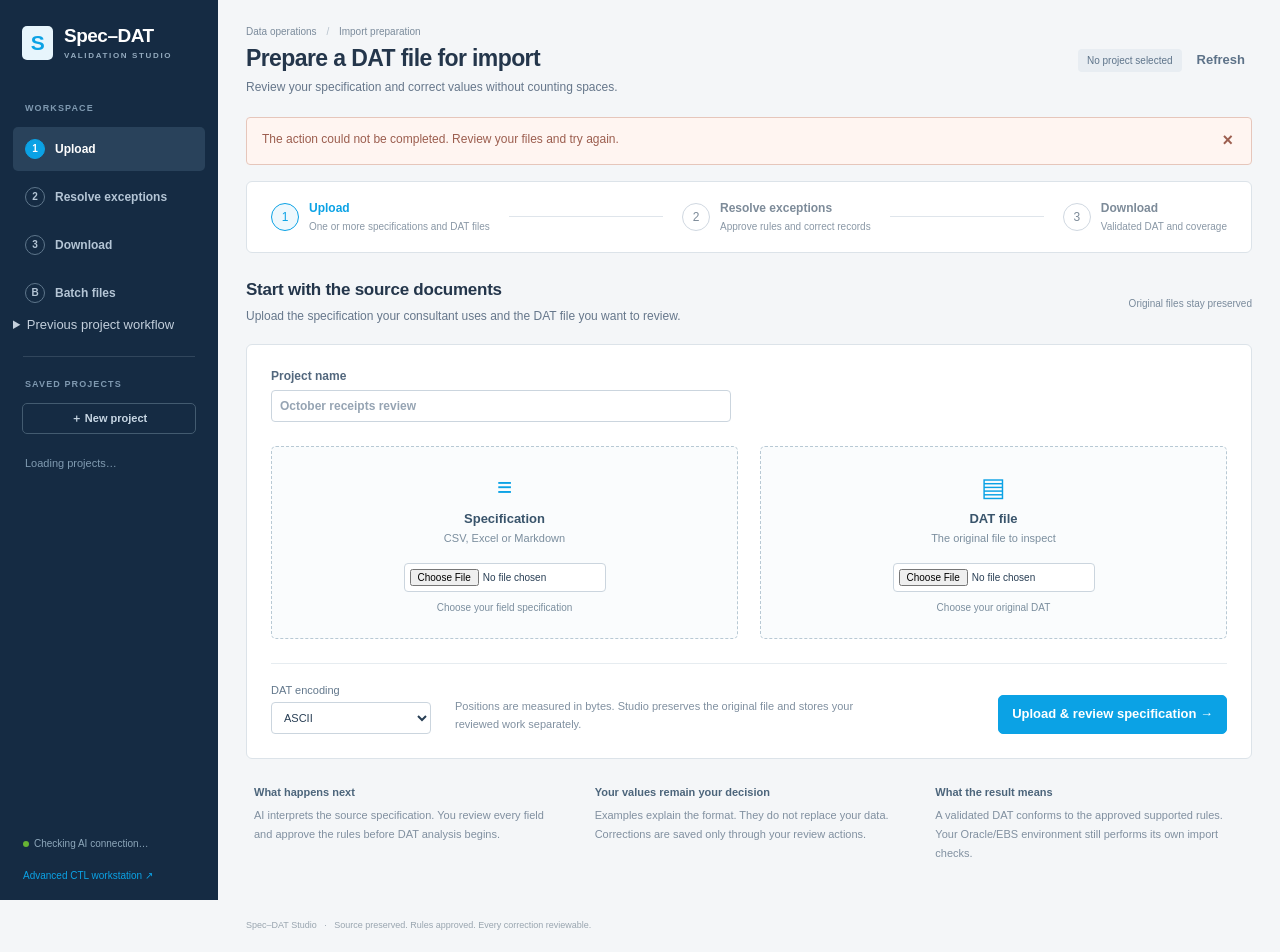
==== commit 4037dbef: "feat: add spec fingerprinting, document import parsing, and ambiguous scenario test fixtures" ====
--- a/index.html
+++ b/index.html
@@ -12,10 +12,11 @@
     <aside class="sidebar" aria-label="Workspace navigation">
       <a class="brand" href="/" aria-label="Spec DAT Studio home"><span class="brand-mark">S</span><span>Spec–DAT<span class="brand-sub">VALIDATION STUDIO</span></span></a>
       <div class="nav-group-label">WORKSPACE</div>
-      <button class="nav-item active" data-stage="upload"><span class="nav-number">1</span>Upload files</button>
-      <button class="nav-item" data-stage="spec"><span class="nav-number">2</span>Review specification</button>
-      <button class="nav-item" data-stage="dat"><span class="nav-number">3</span>Review DAT</button>
-      <button class="nav-item" data-stage="batch"><span class="nav-number">4</span>Batch workspace</button>
+      <button class="nav-item active" data-batch-step="upload"><span class="nav-number">1</span>Upload</button>
+      <button class="nav-item" data-batch-step="resolve"><span class="nav-number">2</span>Resolve exceptions</button>
+      <button class="nav-item" data-batch-step="download"><span class="nav-number">3</span>Download</button>
+      <button class="nav-item" data-stage="batch"><span class="nav-number">B</span>Batch files</button>
+      <details class="legacy-navigation"><summary>Previous project workflow</summary><button class="nav-item" data-stage="upload">Old upload</button><button class="nav-item" data-stage="spec">Specification review</button><button class="nav-item" data-stage="dat">DAT review</button></details>
       <div class="nav-divider"></div>
       <div class="nav-group-label">SAVED PROJECTS</div>
       <button class="new-project" id="newProjectButton">＋ New project</button>
@@ -27,7 +28,7 @@
       <div id="notice" class="notice hidden" role="status" aria-live="polite"><span id="noticeText"></span><button id="dismissNotice" aria-label="Dismiss notification">×</button></div>
       <section id="loginPanel" class="card login-panel hidden"><h2>Open your workspace</h2><p>Enter the workspace access token supplied by your administrator.</p><form id="loginForm"><label for="accessToken">Workspace access token</label><input type="password" id="accessToken" autocomplete="current-password" required><button class="primary" type="submit">Sign in</button></form></section>
       <div id="application">
-        <nav class="stage-bar" aria-label="Review stages"><button data-stage="upload" class="stage-step current"><span>1</span><div>Upload files<small>Single source pair</small></div></button><div class="stage-connector"></div><button data-stage="spec" class="stage-step"><span>2</span><div>Review specification<small>Confirm the formatting rules</small></div></button><div class="stage-connector"></div><button data-stage="dat" class="stage-step"><span>3</span><div>Review DAT<small>Correct, validate and download</small></div></button><div class="stage-connector"></div><button data-stage="batch" class="stage-step"><span>4</span><div>Batch workspace<small>Multiple files and layouts</small></div></button></nav>
+        <nav class="stage-bar" aria-label="Review stages"><button data-batch-step="upload" class="stage-step current"><span>1</span><div>Upload<small>One or more specifications and DAT files</small></div></button><div class="stage-connector"></div><button data-batch-step="resolve" class="stage-step"><span>2</span><div>Resolve exceptions<small>Approve rules and correct records</small></div></button><div class="stage-connector"></div><button data-batch-step="download" class="stage-step"><span>3</span><div>Download<small>Validated DAT and coverage</small></div></button></nav>
         <section id="jobPanel" class="job-panel hidden" aria-live="polite"></section>
         <section id="uploadStage" class="stage-section">
           <div class="section-heading"><div><h2>Start with the source documents</h2><p>Upload the specification your consultant uses and the DAT file you want to review.</p></div><span class="subtle-label">Original files stay preserved</span></div>
@@ -47,13 +48,15 @@
           <div id="datActions" class="download-panel hidden"><div><h3>Validate the current file</h3><p id="downloadExplanation">The output is formatted using the approved specification and validated before download.</p><div id="generationStatus"></div></div><div class="download-actions"><button class="secondary" id="saveValuesButton">Save value changes</button><button class="secondary" id="downloadOriginal">Original DAT</button><button class="secondary" id="downloadSpec">Approved spec</button><button class="secondary" id="downloadReport">Validation report</button><button class="secondary" id="downloadAudit">Audit trail</button><button class="primary" id="generateButton">Validate & prepare DAT</button><button class="primary hidden" id="downloadDat">Download DAT ↓</button></div></div>
         </section>
         <section id="batchStage" class="stage-section hidden" aria-label="Batch file workspace">
-          <div class="section-heading"><div><h2>Batch file workspace</h2><p>Upload independent specifications and DAT files, approve each specification, then assign its layouts explicitly.</p></div><span class="subtle-label">Original files stay preserved</span></div>
+          <div class="section-heading"><div><h2 id="batchStepTitle">Upload files</h2><p id="batchStepDescription">Add one or more specifications and DAT files. The original bytes are preserved.</p></div><span class="subtle-label">Original files stay preserved</span></div>
           <form id="batchUploadForm" class="card upload-card"><label class="wide-label" for="batchProjectName">Project name<input id="batchProjectName" maxlength="120" placeholder="October receipts batch" required></label><div class="upload-grid"><label class="file-card" for="batchSpecFiles"><span class="file-icon">≡</span><strong>Specifications</strong><span>CSV or Excel; choose one or more</span><input id="batchSpecFiles" name="specs" type="file" accept=".csv,.xlsx" multiple><small id="batchSpecFileLabel">No specifications selected</small></label><label class="file-card" for="batchDatFiles"><span class="file-icon">▤</span><strong>DAT files</strong><span>Choose one or more originals</span><input id="batchDatFiles" name="dats" type="file" accept=".dat,.txt" multiple><small id="batchDatFileLabel">No DAT files selected</small></label></div><div class="upload-bottom"><label for="batchEncoding">DAT encoding<select id="batchEncoding"><option value="ascii">ASCII</option><option value="latin1">ISO-8859-1</option><option value="cp1252">Windows-1252</option></select></label><p>Upload first, then review specifications and bind approved versions to each file. Names never determine associations.</p><button class="primary" id="batchUploadButton" type="submit">Add files</button></div></form>
           <div id="batchWorkspace" class="hidden">
             <div id="batchSummary" class="summary-strip" aria-live="polite"></div>
-            <div class="batch-grid"><section class="card"><h3>Uploaded specifications</h3><div id="batchSpecList"></div><label for="batchSpecSelect">Review specification<select id="batchSpecSelect"></select></label><div id="batchSpecStatus" class="review-status"></div><div id="batchLayoutRules"></div><label class="checkbox-label"><input id="batchAckUnknown" type="checkbox"> Acknowledge Unknown mandatory rules as coverage limitations</label><div class="batch-table-wrap"><table id="batchSpecTable" class="review-table"><thead></thead><tbody></tbody></table></div><div class="batch-actions"><button class="secondary" id="batchEditSpec" type="button">Revise approved specification</button><button class="secondary" id="batchSaveSpec" type="button">Save specification draft</button><button class="primary" id="batchApproveSpec" type="button">Approve specification</button></div></section>
+            <div id="batchBlockers" class="card batch-blockers" aria-live="polite"></div>
+            <div id="batchResolveWorkspace" class="batch-grid"><section class="card"><h3>Uploaded specifications</h3><div id="batchSpecList"></div><label for="batchSpecSelect">Review specification<select id="batchSpecSelect"></select></label><div id="batchSpecStatus" class="review-status"></div><div id="batchLayoutRules"></div><label class="checkbox-label"><input id="batchAckUnknown" type="checkbox"> Acknowledge Unknown mandatory rules as coverage limitations</label><details id="batchSpecDetails"><summary>Details · complete 23-column master template</summary><div id="batchFileRules"></div><div class="batch-table-wrap"><table id="batchSpecTable" class="review-table"><thead></thead><tbody></tbody></table></div></details><div class="batch-actions"><button class="secondary" id="batchEditSpec" type="button">Revise approved specification</button><button class="secondary" id="batchSaveSpec" type="button">Save specification draft</button><button class="primary" id="batchApproveSpec" type="button">Approve specification</button></div></section>
             <section class="card"><h3>DAT files and layout associations</h3><p class="annotation">Select approved specification layouts for each DAT. Mixed record layouts may use more than one selection.</p><div id="batchFileList"></div><div id="batchAssociations"></div><div class="batch-actions"><button class="secondary" id="batchSaveAssociations" type="button">Save associations</button><button class="primary" id="batchProcess" type="button">Analyze batch</button><button class="secondary" id="batchAi" type="button">Run AI audit</button><button class="primary" id="batchGenerate" type="button">Validate eligible exports</button><button class="secondary" id="batchDownloadArchive" type="button">Download eligible files archive</button></div><p id="batchExportNote" class="annotation"></p></section></div>
-            <div class="batch-grid"><section class="card"><h3>Records and validation</h3><div id="batchRecordList"></div><div class="batch-actions"><button class="secondary compact" id="batchPreviousRecords" type="button">← Previous</button><span id="batchRecordRange" class="annotation"></span><button class="secondary compact" id="batchNextRecords" type="button">Next →</button></div></section><aside class="card" aria-label="Selected record evidence"><h3>Record evidence</h3><div id="batchRecordEvidence" class="annotation">Select a DAT file and record to inspect its routing, alignment, validation, and byte provenance.</div></aside></div>
+            <div id="batchRecordWorkspace" class="batch-grid"><section class="card"><h3>Records and validation</h3><div id="batchRecordList"></div><div class="batch-actions"><button class="secondary compact" id="batchPreviousRecords" type="button">← Previous</button><span id="batchRecordRange" class="annotation"></span><button class="secondary compact" id="batchNextRecords" type="button">Next →</button></div></section><aside class="card" aria-label="Selected record evidence"><h3>Record evidence</h3><div id="batchRecordEvidence" class="annotation">Select a DAT file and record to inspect its routing, alignment, validation, and byte provenance.</div></aside></div>
+            <section id="batchDownloadWorkspace" class="card hidden"><h3>Download aligned DAT</h3><p id="batchDownloadSummary" class="annotation"></p><div id="batchDownloadList"></div><div class="batch-actions"><button class="primary" id="batchDownloadPrimary" type="button">Download aligned DAT</button></div></section>
           </div>
         </section>
         <footer>Spec–DAT Studio <span>·</span> Source preserved. Rules approved. Every correction reviewable.</footer>
